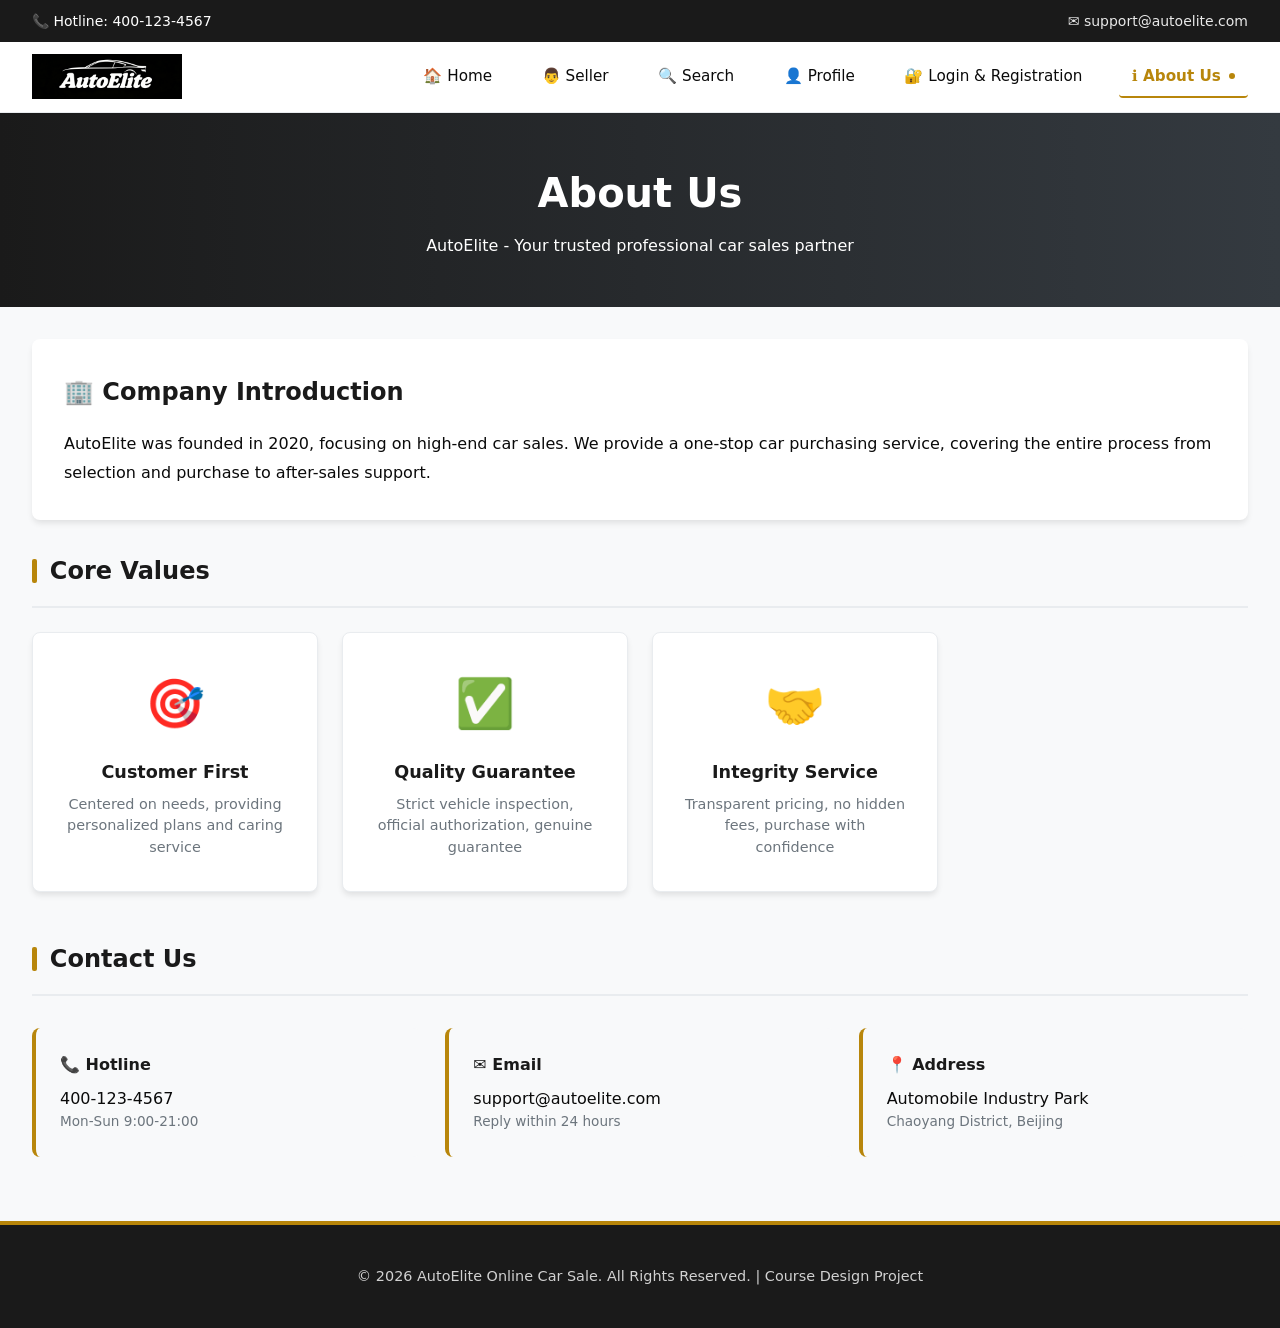
==== pages/about.html @ ec7c72c9 "feat：Partial revisions for the first version Partial revisions for the first version" ====
<!DOCTYPE html>
<html lang="en">
<head>
    <meta charset="UTF-8">
    <meta name="viewport" content="width=device-width, initial-scale=1.0">
    <meta name="description" content="About AutoElite - Professional Online Car Sales Platform">
    <title>About Us | AutoElite</title>
    <link rel="stylesheet" href="../css/base.css">
    <link rel="stylesheet" href="../css/layout.css">
    <link rel="stylesheet" href="../css/components.css">
    <link rel="stylesheet" href="../css/responsive.css">
    <style>
        /* Page-specific Styles for V1 */
        .page-header {
            background: linear-gradient(to right, var(--primary), var(--gray-dark));
            color: var(--white);
            padding: 3rem 0;
            text-align: center;
            margin-bottom: 2rem;
        }
        .page-header h1 { font-size: 2.5rem; margin-bottom: 0.5rem; }
        .about-text-block {
            background: var(--white);
            padding: 2rem;
            border-radius: var(--radius);
            box-shadow: var(--shadow-md);
            margin-bottom: 2rem;
            line-height: 1.8;
        }
        .contact-grid {
            display: grid;
            grid-template-columns: repeat(auto-fit, minmax(250px, 1fr));
            gap: 1.5rem;
            margin-top: 2rem;
        }
        .contact-item {
            background: var(--light);
            padding: 1.5rem;
            border-radius: var(--radius);
            border-left: 4px solid var(--secondary);
        }
    </style>
</head>
<body>
    <!-- Top Info Bar -->
    <div class="top-bar">
        <div class="container">
            <span>📞 Hotline: 400-123-4567</span>
            <div class="top-links">
                <a href="mailto:support@autoelite.com">✉ support@autoelite.com</a>
            </div>
        </div>
    </div>

    <!-- Global Navigation Bar -->
    <nav class="global-nav">
        <div class="container">
            <a href="index.html" class="logo">
                <img src="../images/logo.png" alt="AutoElite">
            </a>
            <ul class="nav-menu">
                <li><a href="index.html" class="nav-link">🏠 Home</a></li>
                <li><a href="seller.html" class="nav-link">👨‍ Seller</a></li>
                <li><a href="search.html" class="nav-link">🔍 Search</a></li>
                <li><a href="profile.html" class="nav-link">👤 Profile</a></li>
                <li><a href="login.html" class="nav-link">🔐 Login & Registration</a></li>
                <li><a href="about.html" class="nav-link active">ℹ️ About Us</a></li>
            </ul>
        </div>
    </nav>

    <main>
        <!-- Page Header -->
        <section class="page-header">
            <div class="container">
                <h1>About Us</h1>
                <p>AutoElite - Your trusted professional car sales partner</p>
            </div>
        </section>

        <div class="container">
            <!-- Company Introduction -->
            <section class="about-text-block">
                <h2 style="color: var(--primary); margin-bottom: 1rem;">🏢 Company Introduction</h2>
                <p>AutoElite was founded in 2020, focusing on high-end car sales. We provide a one-stop car purchasing service, covering the entire process from selection and purchase to after-sales support.</p>
            </section>

            <!-- Core Values -->
            <section class="products-section">
                <div class="section-header">
                    <h2><span class="section-bar"></span>Core Values</h2>
                </div>
                <div class="features-grid">
                    <div class="feature-card">
                        <div class="feature-icon">🎯</div>
                        <h3>Customer First</h3>
                        <p>Centered on needs, providing personalized plans and caring service</p>
                    </div>
                    <div class="feature-card">
                        <div class="feature-icon">✅</div>
                        <h3>Quality Guarantee</h3>
                        <p>Strict vehicle inspection, official authorization, genuine guarantee</p>
                    </div>
                    <div class="feature-card">
                        <div class="feature-icon">🤝</div>
                        <h3>Integrity Service</h3>
                        <p>Transparent pricing, no hidden fees, purchase with confidence</p>
                    </div>
                </div>
            </section>

            <!-- Contact Us -->
            <section class="products-section">
                <div class="section-header">
                    <h2><span class="section-bar"></span>Contact Us</h2>
                </div>
                <div class="contact-grid">
                    <div class="contact-item">
                        <h4 style="color: var(--primary); margin-bottom: 0.5rem;">📞 Hotline</h4>
                        <p>400-123-4567</p>
                        <p style="font-size: 0.85rem; color: var(--gray);">Mon-Sun 9:00-21:00</p>
                    </div>
                    <div class="contact-item">
                        <h4 style="color: var(--primary); margin-bottom: 0.5rem;">✉ Email</h4>
                        <p>support@autoelite.com</p>
                        <p style="font-size: 0.85rem; color: var(--gray);">Reply within 24 hours</p>
                    </div>
                    <div class="contact-item">
                        <h4 style="color: var(--primary); margin-bottom: 0.5rem;">📍 Address</h4>
                        <p>Automobile Industry Park</p>
                        <p style="font-size: 0.85rem; color: var(--gray);">Chaoyang District, Beijing</p>
                    </div>
                </div>
            </section>
        </div>
    </main>

    <!-- Footer -->
    <footer class="site-footer">
        <div class="container">
            <p>&copy; 2026 AutoElite Online Car Sale. All Rights Reserved. | Course Design Project</p>
        </div>
    </footer>
</body>
</html>
---- css/base.css ----
/* CSS Variable System - Dark Theme + Deep Yellow Accent */
:root {
  --primary: #1a1a1a;
  --primary-dark: #0d0d0d;
  --secondary: #b8860b;
  --secondary-dark: #8b6508;
  --secondary-light: #daa520;
  --dark: #0a0a0a;
  --light: #f8f9fa;
  --gray: #6c757d;
  --gray-light: #e9ecef;
  --gray-dark: #343a40;
  --white: #ffffff;
  --black: #000000;
  
  --shadow-sm: 0 1px 2px 0 rgba(0, 0, 0, 0.05);
  --shadow-md: 0 4px 6px -1px rgba(0, 0, 0, 0.1);
  --shadow-lg: 0 10px 15px -3px rgba(0, 0, 0, 0.1);
  --shadow-xl: 0 20px 25px -5px rgba(0, 0, 0, 0.15);
  
  --radius: 8px;
  --transition: all 0.3s cubic-bezier(0.4, 0, 0.2, 1);
  
  --font-sans: 'Inter', system-ui, -apple-system, 'Segoe UI', Roboto, sans-serif;
}

/* Reset & Box Sizing */
*, *::before, *::after {
  box-sizing: border-box;
  margin: 0;
  padding: 0;
}

/* HTML & Body Base */
html {
  scroll-behavior: smooth;
  font-size: 16px;
}

body {
  font-family: var(--font-sans);
  background-color: var(--light);
  color: var(--dark);
  line-height: 1.6;
  -webkit-font-smoothing: antialiased;
  overflow-x: hidden;
}

/* Container Utility */
.container {
  width: 100%;
  max-width: 1400px;
  margin: 0 auto;
  padding: 0 2rem;
}

/* Global Link & List Styles */
a {
  text-decoration: none;
  color: inherit;
  transition: var(--transition);
}

ul {
  list-style: none;
}

img {
  max-width: 100%;
  display: block;
}
---- css/layout.css ----
/* 
  layout.css 
  - Main layout structure, navigation, sidebar, and content area.
  - Works with base.css (variables) and components.css (buttons/cards).
  - All comments in English.
*/

/* --- Top Info Bar --- */
.top-bar {
  background: var(--primary);
  color: var(--white);
  padding: 0.6rem 0;
  font-size: 0.875rem;
}

.top-bar .container {
  display: flex;
  justify-content: space-between;
  align-items: center;
}

.top-links a {
  margin-left: 2rem;
  opacity: 0.9;
  transition: var(--transition);
}

.top-links a:hover {
  opacity: 1;
  color: var(--secondary-light);
}

/* --- Global Navigation Bar (Merged Header & Nav) --- */
.global-nav {
  background: var(--white);
  border-bottom: 1px solid var(--gray-light);
  box-shadow: var(--shadow-sm);
  position: sticky;
  top: 0;
  z-index: 100;
}

.global-nav .container {
  display: flex;
  align-items: center;
  justify-content: space-between; /* Logo Left, Links Right */
  padding: 0.8rem 2rem;
}

.global-nav .logo img {
  height: 45px;
  width: auto;
  display: block;
}

.nav-menu {
  display: flex;
  align-items: center;
  gap: 1.5rem;
  list-style: none;
  margin: 0;
  padding: 0;
}

.nav-link {
  display: flex;
  align-items: center;
  gap: 0.4rem;
  padding: 0.5rem 0.8rem;
  color: var(--dark);
  font-weight: 500;
  font-size: 0.95rem;
  transition: var(--transition);
  border-bottom: 2px solid transparent;
  border-radius: 4px;
}

.nav-link:hover {
  color: var(--secondary);
  background: var(--light);
}

.nav-link.active {
  color: var(--secondary);
  border-bottom-color: var(--secondary);
  font-weight: 600;
}

/* Active Dot Indicator */
.nav-link.active::after {
  content: '';
  display: block;
  width: 6px;
  height: 6px;
  background: var(--secondary);
  border-radius: 50%;
  margin-left: 2px;
}

/* --- Main Layout (Sidebar + Content) --- */
/* CRITICAL FIX: Flexbox ensures sidebar and content sit side-by-side */
.main-layout {
  display: flex;
  flex-direction: row;
  gap: 1.5rem;
  margin: 2rem 0;
  align-items: flex-start;
}

/* Left Category Menu */
.category-menu {
  width: 240px;
  min-width: 240px; /* Prevents shrinking */
  background: var(--white);
  border-radius: var(--radius);
  box-shadow: var(--shadow-md);
  overflow: hidden;
  flex-shrink: 0; /* Ensures sidebar stays fixed width */
}

.menu-header {
  background: var(--primary);
  color: var(--white);
  padding: 1rem 1.5rem;
  font-weight: 600;
  display: flex;
  align-items: center;
  gap: 0.5rem;
}

.menu-list li a {
  display: flex;
  justify-content: space-between;
  padding: 1rem 1.5rem;
  border-bottom: 1px solid var(--gray-light);
  color: var(--dark);
  transition: var(--transition);
}

.menu-list li a:hover {
  background: var(--light);
  color: var(--secondary);
  padding-left: 2rem; /* Slide effect */
}

.menu-list li a span:last-child {
  color: var(--gray);
}

/* Right Content Area */
.main-content {
  flex: 1; /* Takes all remaining space */
  min-width: 0; /* Prevents flex overflow issues with carousel */
}

/* --- Hero Carousel --- */
.hero-carousel {
  margin-bottom: 3rem;
}

.carousel-container {
  position: relative;
  border-radius: var(--radius);
  overflow: hidden;
  box-shadow: var(--shadow-xl);
  aspect-ratio: 16/6; /* Widescreen format */
  background: #000;
}

.carousel-track {
  display: flex;
  height: 100%;
  transition: transform 0.6s cubic-bezier(0.25, 1, 0.5, 1);
}

.carousel-slide {
  min-width: 100%;
  height: 100%;
  background-size: cover;
  background-position: center;
  position: relative;
}

/* Gradient overlay for text readability */
.carousel-slide::before {
  content: '';
  position: absolute;
  inset: 0;
  background: linear-gradient(to right, rgba(0,0,0,0.8) 0%, rgba(0,0,0,0.2) 50%, transparent 100%);
}

.slide-content {
  position: absolute;
  top: 50%;
  left: 3rem;
  transform: translateY(-50%);
  color: var(--white);
  max-width: 600px;
  z-index: 2;
}

.slide-content .tag {
  display: inline-block;
  background: var(--secondary);
  color: var(--white);
  padding: 0.4rem 1rem;
  border-radius: 20px;
  font-size: 0.85rem;
  font-weight: 600;
  margin-bottom: 1rem;
  text-transform: uppercase;
}

.slide-content h2 {
  font-size: 3rem;
  font-weight: 800;
  margin-bottom: 1rem;
  line-height: 1.1;
}

.slide-content p {
  font-size: 1.1rem;
  margin-bottom: 2rem;
  opacity: 0.9;
  line-height: 1.5;
}

.carousel-btn {
  position: absolute;
  top: 50%;
  transform: translateY(-50%);
  background: rgba(255, 255, 255, 0.15);
  backdrop-filter: blur(5px);
  border: 1px solid rgba(255, 255, 255, 0.25);
  color: var(--white);
  width: 50px;
  height: 50px;
  border-radius: 50%;
  cursor: pointer;
  transition: var(--transition);
  font-size: 1.2rem;
  z-index: 10;
  display: flex;
  align-items: center;
  justify-content: center;
}

.carousel-btn:hover {
  background: rgba(255, 255, 255, 0.3);
  transform: translateY(-50%) scale(1.05);
}

.carousel-btn.prev { left: 1.5rem; }
.carousel-btn.next { right: 1.5rem; }

.carousel-dots {
  position: absolute;
  bottom: 1.5rem;
  left: 50%;
  transform: translateX(-50%);
  display: flex;
  gap: 0.6rem;
  z-index: 10;
}

.dot {
  width: 12px;
  height: 12px;
  background: rgba(255, 255, 255, 0.4);
  border-radius: 50%;
  cursor: pointer;
  transition: var(--transition);
  border: none;
  padding: 0;
}

.dot.active {
  background: var(--secondary);
  transform: scale(1.2);
}

/* --- Feature Cards --- */
.features-grid {
  display: grid;
  grid-template-columns: repeat(4, 1fr);
  gap: 1.5rem;
  margin-bottom: 3rem;
}

.feature-card {
  background: var(--white);
  padding: 2rem;
  border-radius: var(--radius);
  text-align: center;
  box-shadow: var(--shadow-md);
  transition: var(--transition);
  border: 1px solid var(--gray-light);
}

.feature-card:hover {
  transform: translateY(-5px);
  box-shadow: var(--shadow-lg);
  border-color: var(--secondary-light);
}

.feature-icon {
  font-size: 3rem;
  margin-bottom: 1rem;
}

.feature-card h3 {
  font-size: 1.1rem;
  margin-bottom: 0.5rem;
  color: var(--primary);
}

.feature-card p {
  font-size: 0.9rem;
  color: var(--gray);
  line-height: 1.5;
}

/* --- Product Section --- */
.products-section {
  margin-bottom: 3rem;
}

.section-header {
  display: flex;
  justify-content: space-between;
  align-items: center;
  margin-bottom: 1.5rem;
  border-bottom: 2px solid var(--gray-light);
  padding-bottom: 1rem;
}

.section-header h2 {
  display: flex;
  align-items: center;
  gap: 0.8rem;
  font-size: 1.5rem;
  font-weight: 700;
  color: var(--primary);
}

.section-bar {
  width: 5px;
  height: 24px;
  background: var(--secondary);
  border-radius: 2px;
}

.view-all {
  color: var(--secondary);
  font-weight: 600;
  font-size: 0.95rem;
}

.view-all:hover {
  color: var(--secondary-dark);
  text-decoration: underline;
}

.products-grid {
  display: grid;
  grid-template-columns: repeat(4, 1fr);
  gap: 1.5rem;
}

.product-card {
  background: var(--white);
  border-radius: var(--radius);
  overflow: hidden;
  box-shadow: var(--shadow-md);
  transition: var(--transition);
  border: 1px solid var(--gray-light);
}

.product-card:hover {
  transform: translateY(-5px);
  box-shadow: var(--shadow-lg);
}

.product-image {
  height: 200px;
  background-size: cover;
  background-position: center;
  position: relative;
}

.product-tag {
  position: absolute;
  top: 1rem;
  left: 1rem;
  background: var(--secondary);
  color: var(--white);
  padding: 0.3rem 0.8rem;
  border-radius: 20px;
  font-size: 0.75rem;
  font-weight: 600;
  text-transform: uppercase;
}

.product-info {
  padding: 1.5rem;
}

.product-info h3 {
  font-size: 1.1rem;
  margin-bottom: 0.5rem;
  color: var(--primary);
  font-weight: 600;
}

.product-rating {
  display: flex;
  align-items: center;
  gap: 0.5rem;
  margin-bottom: 0.5rem;
  color: var(--gray);
  font-size: 0.85rem;
}

.product-price {
  font-size: 1.25rem;
  font-weight: 700;
  color: var(--secondary);
}

/* --- Footer --- */
.site-footer {
  background: var(--primary);
  color: var(--white);
  padding: 2.5rem 0;
  margin-top: 4rem;
  text-align: center;
  border-top: 4px solid var(--secondary);
}

.site-footer p {
  opacity: 0.8;
  font-size: 0.9rem;
}
---- css/components.css ----
/* Button Components */
.btn {
  display: inline-flex; align-items: center; justify-content: center;
  padding: 1rem 2.5rem; border-radius: 50px; font-weight: 600; font-size: 1rem;
  transition: var(--transition); cursor: pointer; border: none;
  text-transform: uppercase; letter-spacing: 0.8px;
}
.btn-primary { background: var(--primary); color: var(--white); box-shadow: 0 4px 14px rgba(37, 99, 235, 0.3); }
.btn-primary:hover { background: var(--primary-dark); transform: translateY(-3px); box-shadow: 0 6px 20px rgba(37, 99, 235, 0.4); }
.btn-secondary { background: var(--white); color: var(--primary); border: 2px solid var(--primary); }
.btn-secondary:hover { background: var(--primary); color: var(--white); }
.cta-buttons { display: flex; gap: 1.5rem; justify-content: center; flex-wrap: wrap; }

/* Carousel Component */
.carousel-section {
  position: relative; width: 100%; max-width: 1000px; margin: 0 auto 4rem;
  overflow: hidden; border-radius: var(--radius); box-shadow: var(--shadow-lg);
  aspect-ratio: 16/9; background: #000;
}
.carousel-track { display: flex; height: 100%; transition: transform 0.6s cubic-bezier(0.25, 1, 0.5, 1); }
.carousel-slide {
  min-width: 100%; height: 100%; background-size: cover; background-position: center;
  position: relative;
}
.carousel-slide::after {
  content: ''; position: absolute; inset: 0;
  background: linear-gradient(to top, rgba(0,0,0,0.4) 0%, transparent 50%);
}
.carousel-controls {
  position: absolute; bottom: 1.5rem; left: 0; right: 0; display: flex;
  justify-content: space-between; align-items: center; padding: 0 1.5rem; z-index: 2;
}
.carousel-btn {
  background: rgba(255,255,255,0.15); backdrop-filter: blur(6px);
  border: 1px solid rgba(255,255,255,0.25); color: #fff; width: 44px; height: 44px;
  border-radius: 50%; cursor: pointer; transition: var(--transition); font-size: 1.1rem;
}
.carousel-btn:hover { background: rgba(255,255,255,0.35); transform: scale(1.05); }
.carousel-dots { display: flex; gap: 0.6rem; }
.dot { width: 10px; height: 10px; background: rgba(255,255,255,0.4); border-radius: 50%; cursor: pointer; transition: var(--transition); border: none; padding: 0; }
.dot.active { background: var(--white); transform: scale(1.3); box-shadow: 0 0 8px rgba(255,255,255,0.5); }

/* Mobile Hamburger Menu */
.mobile-toggle { display: none; flex-direction: column; justify-content: space-between; width: 26px; height: 18px; background: transparent; border: none; cursor: pointer; padding: 0; }
.mobile-toggle span { display: block; width: 100%; height: 2px; background: var(--dark); border-radius: 2px; transition: var(--transition); }
---- css/responsive.css ----
/* Desktop Breakpoint */
@media (max-width: 1200px) {
  .products-grid {
    grid-template-columns: repeat(3, 1fr);
  }
  
  .features-grid {
    grid-template-columns: repeat(2, 1fr);
  }
}

/* Laptop Breakpoint */
@media (max-width: 992px) {
  .main-layout {
    flex-direction: column;
  }
  
  .category-menu {
    width: 100%;
  }
  
  .products-grid {
    grid-template-columns: repeat(2, 1fr);
  }
  
  .slide-content h2 {
    font-size: 2rem;
  }
  
  /* Global Nav Responsive */
  .global-nav .container {
    flex-direction: column;
    gap: 0.5rem;
    padding: 0.5rem 1rem;
  }
  
  .nav-menu {
    flex-wrap: wrap;
    justify-content: center;
    gap: 0.5rem;
  }
  
  .nav-link {
    padding: 0.5rem 0.75rem;
    font-size: 0.85rem;
  }
}

/* Tablet Breakpoint */
@media (max-width: 768px) {
  .top-bar {
    display: none;
  }
  
  .features-grid {
    grid-template-columns: 1fr;
  }
  
  .products-grid {
    grid-template-columns: 1fr;
  }
  
  .carousel-container {
    aspect-ratio: 4/3;
  }
  
  .slide-content {
    left: 1.5rem;
    right: 1.5rem;
  }
  
  .slide-content h2 {
    font-size: 1.5rem;
  }
  
  .carousel-btn {
    width: 40px;
    height: 40px;
  }
  
  /* Mobile Nav Stack */
  .nav-menu {
    flex-direction: column;
    width: 100%;
    gap: 0;
    border-top: 1px solid var(--gray-light);
    padding-top: 0.5rem;
  }
  
  .nav-link {
    width: 100%;
    text-align: center;
    padding: 0.75rem;
    border-bottom: 1px solid var(--gray-light);
  }
  
  .nav-link.active::after {
    display: none;
  }
}
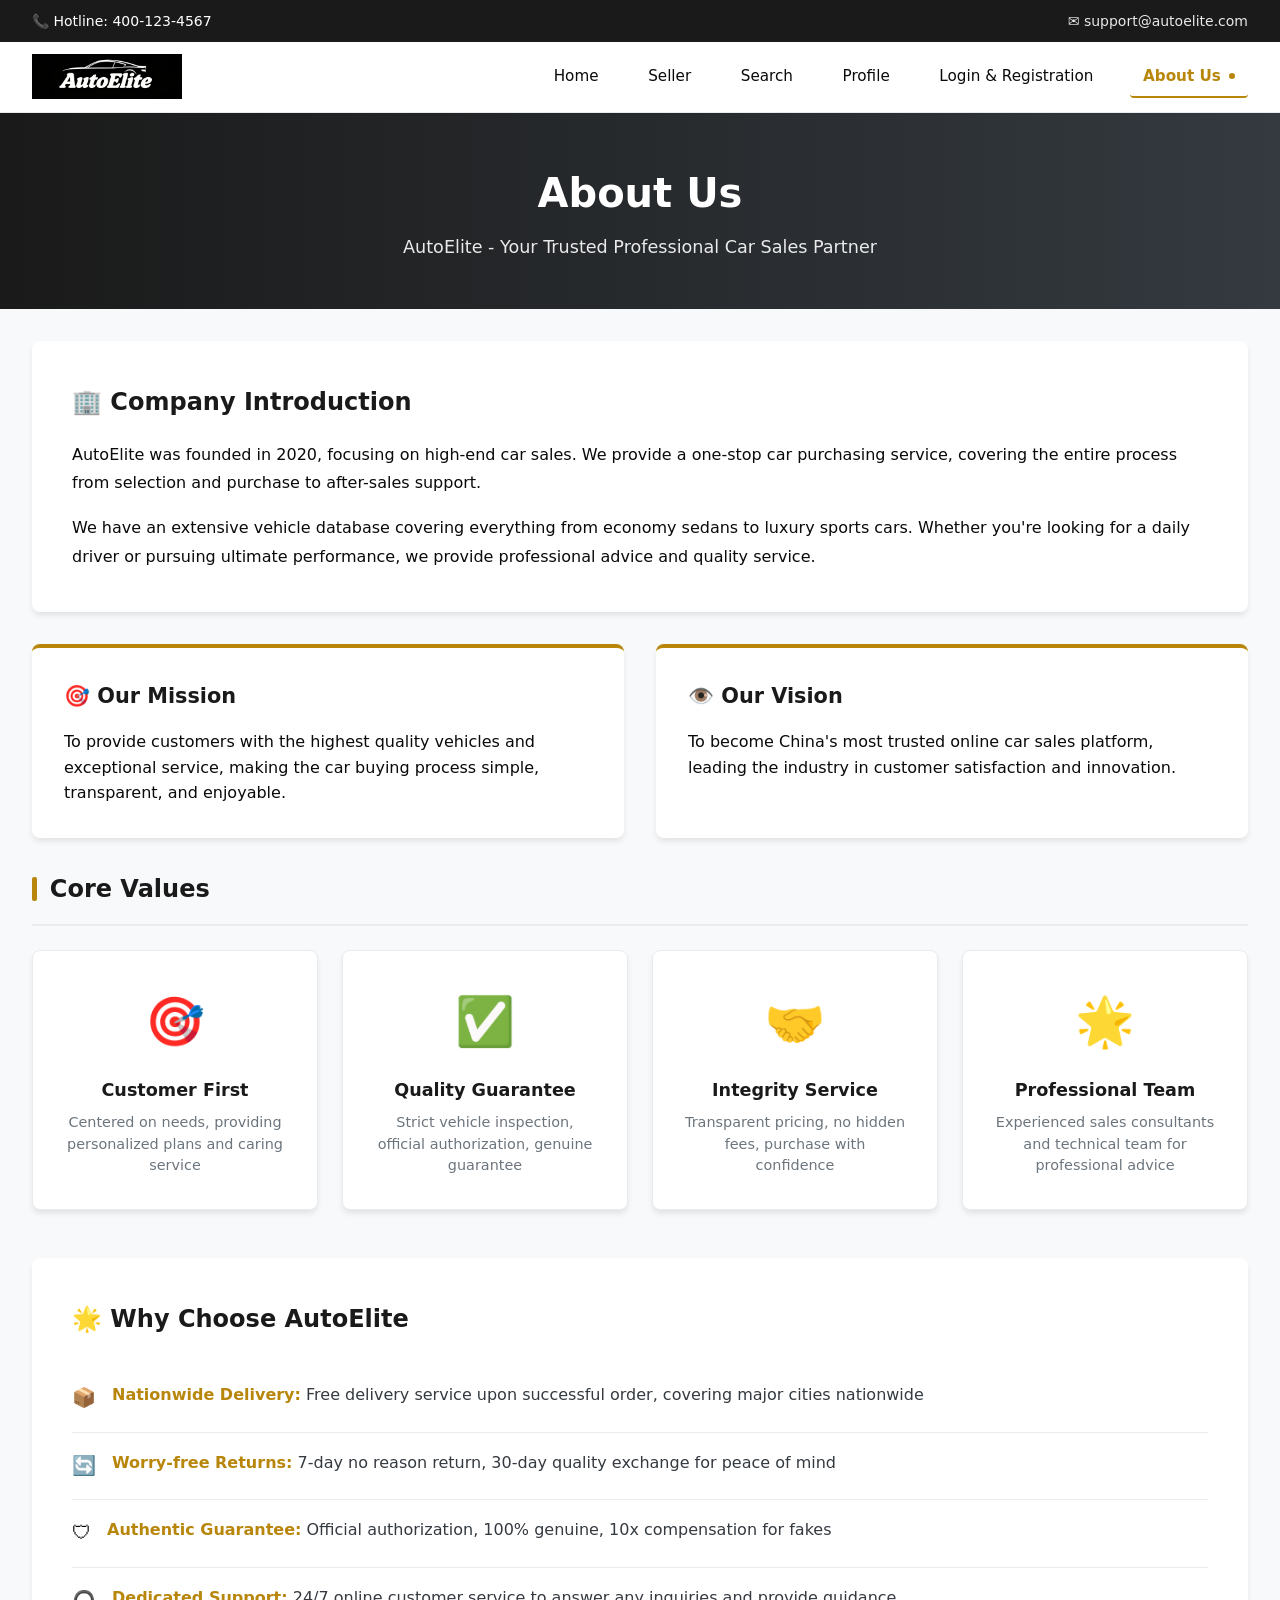
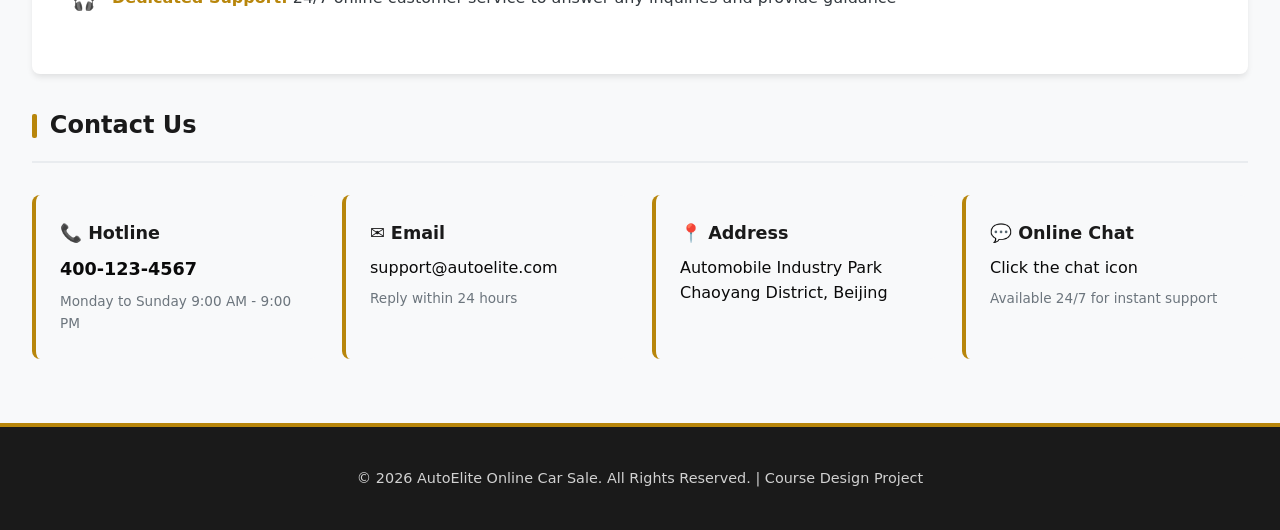
==== commit 0864d4fb: "feat：The second iteration of the About Us page The second iteration of the About Us page" ====
--- a/pages/about.html
+++ b/pages/about.html
@@ -10,7 +10,7 @@
     <link rel="stylesheet" href="../css/components.css">
     <link rel="stylesheet" href="../css/responsive.css">
     <style>
-        /* Page-specific Styles for V1 */
+        /* Page-specific styles for About Us page */
         .page-header {
             background: linear-gradient(to right, var(--primary), var(--gray-dark));
             color: var(--white);
@@ -18,10 +18,18 @@
             text-align: center;
             margin-bottom: 2rem;
         }
-        .page-header h1 { font-size: 2.5rem; margin-bottom: 0.5rem; }
+        .page-header h1 { 
+            font-size: 2.5rem; 
+            margin-bottom: 0.5rem;
+            font-weight: 800;
+        }
+        .page-header p {
+            font-size: 1.1rem;
+            opacity: 0.9;
+        }
         .about-text-block {
             background: var(--white);
-            padding: 2rem;
+            padding: 2.5rem;
             border-radius: var(--radius);
             box-shadow: var(--shadow-md);
             margin-bottom: 2rem;
@@ -38,6 +46,24 @@
             padding: 1.5rem;
             border-radius: var(--radius);
             border-left: 4px solid var(--secondary);
+            transition: var(--transition);
+        }
+        .contact-item:hover {
+            transform: translateY(-3px);
+            box-shadow: var(--shadow-lg);
+        }
+        .mission-vision-grid {
+            display: grid;
+            grid-template-columns: repeat(2, 1fr);
+            gap: 2rem;
+            margin: 2rem 0;
+        }
+        .mission-vision-card {
+            background: var(--white);
+            padding: 2rem;
+            border-radius: var(--radius);
+            box-shadow: var(--shadow-md);
+            border-top: 4px solid var(--secondary);
         }
     </style>
 </head>
@@ -56,15 +82,15 @@
     <nav class="global-nav">
         <div class="container">
             <a href="index.html" class="logo">
-                <img src="../images/logo.png" alt="AutoElite">
+                <img src="../images/logo.png" alt="AutoElite Logo">
             </a>
             <ul class="nav-menu">
-                <li><a href="index.html" class="nav-link">🏠 Home</a></li>
-                <li><a href="seller.html" class="nav-link">👨‍ Seller</a></li>
-                <li><a href="search.html" class="nav-link">🔍 Search</a></li>
-                <li><a href="profile.html" class="nav-link">👤 Profile</a></li>
-                <li><a href="login.html" class="nav-link">🔐 Login & Registration</a></li>
-                <li><a href="about.html" class="nav-link active">ℹ️ About Us</a></li>
+                <li><a href="index.html" class="nav-link">Home</a></li>
+                <li><a href="seller.html" class="nav-link">Seller</a></li>
+                <li><a href="search.html" class="nav-link">Search</a></li>
+                <li><a href="profile.html" class="nav-link">Profile</a></li>
+                <li><a href="login.html" class="nav-link">Login & Registration</a></li>
+                <li><a href="about.html" class="nav-link active">About Us</a></li>
             </ul>
         </div>
     </nav>
@@ -74,69 +100,127 @@
         <section class="page-header">
             <div class="container">
                 <h1>About Us</h1>
-                <p>AutoElite - Your trusted professional car sales partner</p>
+                <p>AutoElite - Your Trusted Professional Car Sales Partner</p>
             </div>
         </section>
 
         <div class="container">
             <!-- Company Introduction -->
-            <section class="about-text-block">
+            <section class="about-text-block" aria-label="Company Introduction">
                 <h2 style="color: var(--primary); margin-bottom: 1rem;">🏢 Company Introduction</h2>
                 <p>AutoElite was founded in 2020, focusing on high-end car sales. We provide a one-stop car purchasing service, covering the entire process from selection and purchase to after-sales support.</p>
+                <p style="margin-top: 1rem;">We have an extensive vehicle database covering everything from economy sedans to luxury sports cars. Whether you're looking for a daily driver or pursuing ultimate performance, we provide professional advice and quality service.</p>
+            </section>
+
+            <!-- Mission and Vision -->
+            <section class="mission-vision-grid" aria-label="Mission and Vision">
+                <article class="mission-vision-card">
+                    <h3 style="color: var(--primary); margin-bottom: 1rem; font-size: 1.3rem;">🎯 Our Mission</h3>
+                    <p>To provide customers with the highest quality vehicles and exceptional service, making the car buying process simple, transparent, and enjoyable.</p>
+                </article>
+                <article class="mission-vision-card">
+                    <h3 style="color: var(--primary); margin-bottom: 1rem; font-size: 1.3rem;">👁️ Our Vision</h3>
+                    <p>To become China's most trusted online car sales platform, leading the industry in customer satisfaction and innovation.</p>
+                </article>
             </section>
 
             <!-- Core Values -->
-            <section class="products-section">
+            <section class="products-section" aria-label="Core Values">
                 <div class="section-header">
                     <h2><span class="section-bar"></span>Core Values</h2>
                 </div>
                 <div class="features-grid">
-                    <div class="feature-card">
-                        <div class="feature-icon">🎯</div>
+                    <article class="feature-card">
+                        <div class="feature-icon" aria-hidden="true">🎯</div>
                         <h3>Customer First</h3>
                         <p>Centered on needs, providing personalized plans and caring service</p>
-                    </div>
-                    <div class="feature-card">
-                        <div class="feature-icon">✅</div>
+                    </article>
+                    <article class="feature-card">
+                        <div class="feature-icon" aria-hidden="true">✅</div>
                         <h3>Quality Guarantee</h3>
                         <p>Strict vehicle inspection, official authorization, genuine guarantee</p>
-                    </div>
-                    <div class="feature-card">
-                        <div class="feature-icon">🤝</div>
+                    </article>
+                    <article class="feature-card">
+                        <div class="feature-icon" aria-hidden="true">🤝</div>
                         <h3>Integrity Service</h3>
                         <p>Transparent pricing, no hidden fees, purchase with confidence</p>
-                    </div>
-                </div>
+                    </article>
+                    <article class="feature-card">
+                        <div class="feature-icon" aria-hidden="true">🌟</div>
+                        <h3>Professional Team</h3>
+                        <p>Experienced sales consultants and technical team for professional advice</p>
+                    </article>
+                </div>
+            </section>
+
+            <!-- Why Choose Us -->
+            <section class="about-text-block" aria-label="Why Choose Us">
+                <h2 style="color: var(--primary); margin-bottom: 1.5rem;">🌟 Why Choose AutoElite</h2>
+                <ul style="list-style: none; padding: 0;">
+                    <li style="padding: 1rem 0; border-bottom: 1px solid var(--gray-light); display: flex; align-items: flex-start;">
+                        <span style="margin-right: 1rem; font-size: 1.2rem;">📦</span>
+                        <div>
+                            <strong style="color: var(--secondary);">Nationwide Delivery:</strong>
+                            <span style="color: var(--gray-dark);"> Free delivery service upon successful order, covering major cities nationwide</span>
+                        </div>
+                    </li>
+                    <li style="padding: 1rem 0; border-bottom: 1px solid var(--gray-light); display: flex; align-items: flex-start;">
+                        <span style="margin-right: 1rem; font-size: 1.2rem;">🔄</span>
+                        <div>
+                            <strong style="color: var(--secondary);">Worry-free Returns:</strong>
+                            <span style="color: var(--gray-dark);"> 7-day no reason return, 30-day quality exchange for peace of mind</span>
+                        </div>
+                    </li>
+                    <li style="padding: 1rem 0; border-bottom: 1px solid var(--gray-light); display: flex; align-items: flex-start;">
+                        <span style="margin-right: 1rem; font-size: 1.2rem;">🛡</span>
+                        <div>
+                            <strong style="color: var(--secondary);">Authentic Guarantee:</strong>
+                            <span style="color: var(--gray-dark);"> Official authorization, 100% genuine, 10x compensation for fakes</span>
+                        </div>
+                    </li>
+                    <li style="padding: 1rem 0; display: flex; align-items: flex-start;">
+                        <span style="margin-right: 1rem; font-size: 1.2rem;">🎧</span>
+                        <div>
+                            <strong style="color: var(--secondary);">Dedicated Support:</strong>
+                            <span style="color: var(--gray-dark);"> 24/7 online customer service to answer any inquiries and provide guidance</span>
+                        </div>
+                    </li>
+                </ul>
             </section>
 
             <!-- Contact Us -->
-            <section class="products-section">
+            <section class="products-section" aria-label="Contact Information">
                 <div class="section-header">
                     <h2><span class="section-bar"></span>Contact Us</h2>
                 </div>
                 <div class="contact-grid">
-                    <div class="contact-item">
-                        <h4 style="color: var(--primary); margin-bottom: 0.5rem;">📞 Hotline</h4>
-                        <p>400-123-4567</p>
-                        <p style="font-size: 0.85rem; color: var(--gray);">Mon-Sun 9:00-21:00</p>
-                    </div>
-                    <div class="contact-item">
-                        <h4 style="color: var(--primary); margin-bottom: 0.5rem;">✉ Email</h4>
-                        <p>support@autoelite.com</p>
-                        <p style="font-size: 0.85rem; color: var(--gray);">Reply within 24 hours</p>
-                    </div>
-                    <div class="contact-item">
-                        <h4 style="color: var(--primary); margin-bottom: 0.5rem;">📍 Address</h4>
-                        <p>Automobile Industry Park</p>
-                        <p style="font-size: 0.85rem; color: var(--gray);">Chaoyang District, Beijing</p>
-                    </div>
+                    <article class="contact-item">
+                        <h4 style="color: var(--primary); margin-bottom: 0.5rem; font-size: 1.1rem;">📞 Hotline</h4>
+                        <p style="font-size: 1.1rem; font-weight: 600; color: var(--dark);">400-123-4567</p>
+                        <p style="font-size: 0.85rem; color: var(--gray); margin-top: 0.5rem;">Monday to Sunday 9:00 AM - 9:00 PM</p>
+                    </article>
+                    <article class="contact-item">
+                        <h4 style="color: var(--primary); margin-bottom: 0.5rem; font-size: 1.1rem;">✉ Email</h4>
+                        <p style="font-size: 1rem; color: var(--dark);">support@autoelite.com</p>
+                        <p style="font-size: 0.85rem; color: var(--gray); margin-top: 0.5rem;">Reply within 24 hours</p>
+                    </article>
+                    <article class="contact-item">
+                        <h4 style="color: var(--primary); margin-bottom: 0.5rem; font-size: 1.1rem;">📍 Address</h4>
+                        <p style="color: var(--dark);">Automobile Industry Park</p>
+                        <p style="color: var(--dark);">Chaoyang District, Beijing</p>
+                    </article>
+                    <article class="contact-item">
+                        <h4 style="color: var(--primary); margin-bottom: 0.5rem; font-size: 1.1rem;">💬 Online Chat</h4>
+                        <p style="color: var(--dark);">Click the chat icon</p>
+                        <p style="font-size: 0.85rem; color: var(--gray); margin-top: 0.5rem;">Available 24/7 for instant support</p>
+                    </article>
                 </div>
             </section>
         </div>
     </main>
 
     <!-- Footer -->
-    <footer class="site-footer">
+    <footer class="site-footer" role="contentinfo">
         <div class="container">
             <p>&copy; 2026 AutoElite Online Car Sale. All Rights Reserved. | Course Design Project</p>
         </div>
--- a/css/layout.css
+++ b/css/layout.css
@@ -43,7 +43,7 @@
 .global-nav .container {
   display: flex;
   align-items: center;
-  justify-content: space-between; /* Logo Left, Links Right */
+  justify-content: space-between;
   padding: 0.8rem 2rem;
 }
 
@@ -98,7 +98,6 @@
 }
 
 /* --- Main Layout (Sidebar + Content) --- */
-/* CRITICAL FIX: Flexbox ensures sidebar and content sit side-by-side */
 .main-layout {
   display: flex;
   flex-direction: row;
@@ -110,12 +109,12 @@
 /* Left Category Menu */
 .category-menu {
   width: 240px;
-  min-width: 240px; /* Prevents shrinking */
+  min-width: 240px;
   background: var(--white);
   border-radius: var(--radius);
   box-shadow: var(--shadow-md);
   overflow: hidden;
-  flex-shrink: 0; /* Ensures sidebar stays fixed width */
+  flex-shrink: 0;
 }
 
 .menu-header {
@@ -140,7 +139,7 @@
 .menu-list li a:hover {
   background: var(--light);
   color: var(--secondary);
-  padding-left: 2rem; /* Slide effect */
+  padding-left: 2rem;
 }
 
 .menu-list li a span:last-child {
@@ -149,8 +148,8 @@
 
 /* Right Content Area */
 .main-content {
-  flex: 1; /* Takes all remaining space */
-  min-width: 0; /* Prevents flex overflow issues with carousel */
+  flex: 1;
+  min-width: 0;
 }
 
 /* --- Hero Carousel --- */
@@ -163,7 +162,7 @@
   border-radius: var(--radius);
   overflow: hidden;
   box-shadow: var(--shadow-xl);
-  aspect-ratio: 16/6; /* Widescreen format */
+  aspect-ratio: 16/6;
   background: #000;
 }
 
@@ -379,6 +378,7 @@
 .product-card:hover {
   transform: translateY(-5px);
   box-shadow: var(--shadow-lg);
+  border-color: var(--secondary-light);
 }
 
 .product-image {
@@ -440,4 +440,19 @@
 .site-footer p {
   opacity: 0.8;
   font-size: 0.9rem;
+}
+
+/* --- Iteration 2 Fix: Preserve hover effects when wrapping cards in <a> --- */
+.product-card-link {
+  text-decoration: none;
+  color: inherit;
+  display: block;
+  cursor: pointer;
+  border-radius: var(--radius);
+}
+
+.product-card-link:hover .product-card {
+  transform: translateY(-5px);
+  box-shadow: var(--shadow-lg);
+  border-color: var(--secondary-light);
 }
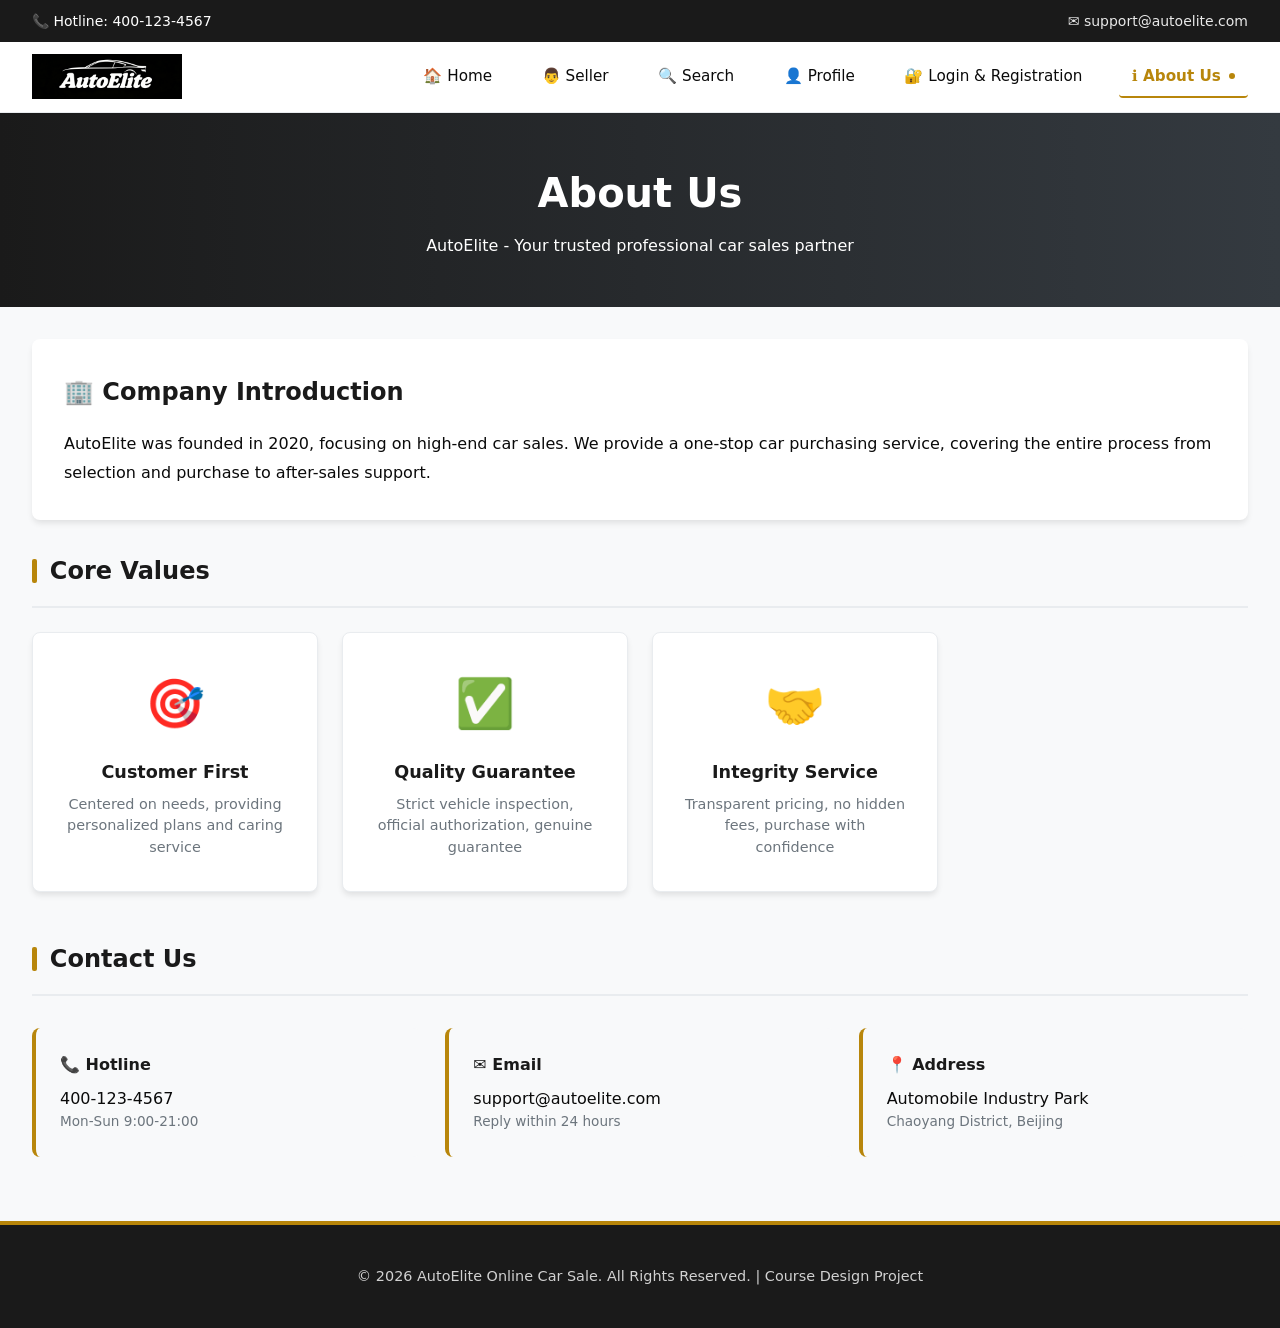
==== commit 5c66eeac: "Merge remote-tracking branch 'origin/feature/about-page' into feature/seller-dashboard" ====
--- a/pages/about.html
+++ b/pages/about.html
@@ -10,7 +10,7 @@
     <link rel="stylesheet" href="../css/components.css">
     <link rel="stylesheet" href="../css/responsive.css">
     <style>
-        /* Page-specific styles for About Us page */
+        /* Page-specific Styles for V1 */
         .page-header {
             background: linear-gradient(to right, var(--primary), var(--gray-dark));
             color: var(--white);
@@ -18,18 +18,10 @@
             text-align: center;
             margin-bottom: 2rem;
         }
-        .page-header h1 { 
-            font-size: 2.5rem; 
-            margin-bottom: 0.5rem;
-            font-weight: 800;
-        }
-        .page-header p {
-            font-size: 1.1rem;
-            opacity: 0.9;
-        }
+        .page-header h1 { font-size: 2.5rem; margin-bottom: 0.5rem; }
         .about-text-block {
             background: var(--white);
-            padding: 2.5rem;
+            padding: 2rem;
             border-radius: var(--radius);
             box-shadow: var(--shadow-md);
             margin-bottom: 2rem;
@@ -46,24 +38,6 @@
             padding: 1.5rem;
             border-radius: var(--radius);
             border-left: 4px solid var(--secondary);
-            transition: var(--transition);
-        }
-        .contact-item:hover {
-            transform: translateY(-3px);
-            box-shadow: var(--shadow-lg);
-        }
-        .mission-vision-grid {
-            display: grid;
-            grid-template-columns: repeat(2, 1fr);
-            gap: 2rem;
-            margin: 2rem 0;
-        }
-        .mission-vision-card {
-            background: var(--white);
-            padding: 2rem;
-            border-radius: var(--radius);
-            box-shadow: var(--shadow-md);
-            border-top: 4px solid var(--secondary);
         }
     </style>
 </head>
@@ -82,15 +56,15 @@
     <nav class="global-nav">
         <div class="container">
             <a href="index.html" class="logo">
-                <img src="../images/logo.png" alt="AutoElite Logo">
+                <img src="../images/logo.png" alt="AutoElite">
             </a>
             <ul class="nav-menu">
-                <li><a href="index.html" class="nav-link">Home</a></li>
-                <li><a href="seller.html" class="nav-link">Seller</a></li>
-                <li><a href="search.html" class="nav-link">Search</a></li>
-                <li><a href="profile.html" class="nav-link">Profile</a></li>
-                <li><a href="login.html" class="nav-link">Login & Registration</a></li>
-                <li><a href="about.html" class="nav-link active">About Us</a></li>
+                <li><a href="index.html" class="nav-link">🏠 Home</a></li>
+                <li><a href="seller.html" class="nav-link">👨‍ Seller</a></li>
+                <li><a href="search.html" class="nav-link">🔍 Search</a></li>
+                <li><a href="profile.html" class="nav-link">👤 Profile</a></li>
+                <li><a href="login.html" class="nav-link">🔐 Login & Registration</a></li>
+                <li><a href="about.html" class="nav-link active">ℹ️ About Us</a></li>
             </ul>
         </div>
     </nav>
@@ -100,127 +74,69 @@
         <section class="page-header">
             <div class="container">
                 <h1>About Us</h1>
-                <p>AutoElite - Your Trusted Professional Car Sales Partner</p>
+                <p>AutoElite - Your trusted professional car sales partner</p>
             </div>
         </section>
 
         <div class="container">
             <!-- Company Introduction -->
-            <section class="about-text-block" aria-label="Company Introduction">
+            <section class="about-text-block">
                 <h2 style="color: var(--primary); margin-bottom: 1rem;">🏢 Company Introduction</h2>
                 <p>AutoElite was founded in 2020, focusing on high-end car sales. We provide a one-stop car purchasing service, covering the entire process from selection and purchase to after-sales support.</p>
-                <p style="margin-top: 1rem;">We have an extensive vehicle database covering everything from economy sedans to luxury sports cars. Whether you're looking for a daily driver or pursuing ultimate performance, we provide professional advice and quality service.</p>
-            </section>
-
-            <!-- Mission and Vision -->
-            <section class="mission-vision-grid" aria-label="Mission and Vision">
-                <article class="mission-vision-card">
-                    <h3 style="color: var(--primary); margin-bottom: 1rem; font-size: 1.3rem;">🎯 Our Mission</h3>
-                    <p>To provide customers with the highest quality vehicles and exceptional service, making the car buying process simple, transparent, and enjoyable.</p>
-                </article>
-                <article class="mission-vision-card">
-                    <h3 style="color: var(--primary); margin-bottom: 1rem; font-size: 1.3rem;">👁️ Our Vision</h3>
-                    <p>To become China's most trusted online car sales platform, leading the industry in customer satisfaction and innovation.</p>
-                </article>
             </section>
 
             <!-- Core Values -->
-            <section class="products-section" aria-label="Core Values">
+            <section class="products-section">
                 <div class="section-header">
                     <h2><span class="section-bar"></span>Core Values</h2>
                 </div>
                 <div class="features-grid">
-                    <article class="feature-card">
-                        <div class="feature-icon" aria-hidden="true">🎯</div>
+                    <div class="feature-card">
+                        <div class="feature-icon">🎯</div>
                         <h3>Customer First</h3>
                         <p>Centered on needs, providing personalized plans and caring service</p>
-                    </article>
-                    <article class="feature-card">
-                        <div class="feature-icon" aria-hidden="true">✅</div>
+                    </div>
+                    <div class="feature-card">
+                        <div class="feature-icon">✅</div>
                         <h3>Quality Guarantee</h3>
                         <p>Strict vehicle inspection, official authorization, genuine guarantee</p>
-                    </article>
-                    <article class="feature-card">
-                        <div class="feature-icon" aria-hidden="true">🤝</div>
+                    </div>
+                    <div class="feature-card">
+                        <div class="feature-icon">🤝</div>
                         <h3>Integrity Service</h3>
                         <p>Transparent pricing, no hidden fees, purchase with confidence</p>
-                    </article>
-                    <article class="feature-card">
-                        <div class="feature-icon" aria-hidden="true">🌟</div>
-                        <h3>Professional Team</h3>
-                        <p>Experienced sales consultants and technical team for professional advice</p>
-                    </article>
+                    </div>
                 </div>
             </section>
 
-            <!-- Why Choose Us -->
-            <section class="about-text-block" aria-label="Why Choose Us">
-                <h2 style="color: var(--primary); margin-bottom: 1.5rem;">🌟 Why Choose AutoElite</h2>
-                <ul style="list-style: none; padding: 0;">
-                    <li style="padding: 1rem 0; border-bottom: 1px solid var(--gray-light); display: flex; align-items: flex-start;">
-                        <span style="margin-right: 1rem; font-size: 1.2rem;">📦</span>
-                        <div>
-                            <strong style="color: var(--secondary);">Nationwide Delivery:</strong>
-                            <span style="color: var(--gray-dark);"> Free delivery service upon successful order, covering major cities nationwide</span>
-                        </div>
-                    </li>
-                    <li style="padding: 1rem 0; border-bottom: 1px solid var(--gray-light); display: flex; align-items: flex-start;">
-                        <span style="margin-right: 1rem; font-size: 1.2rem;">🔄</span>
-                        <div>
-                            <strong style="color: var(--secondary);">Worry-free Returns:</strong>
-                            <span style="color: var(--gray-dark);"> 7-day no reason return, 30-day quality exchange for peace of mind</span>
-                        </div>
-                    </li>
-                    <li style="padding: 1rem 0; border-bottom: 1px solid var(--gray-light); display: flex; align-items: flex-start;">
-                        <span style="margin-right: 1rem; font-size: 1.2rem;">🛡</span>
-                        <div>
-                            <strong style="color: var(--secondary);">Authentic Guarantee:</strong>
-                            <span style="color: var(--gray-dark);"> Official authorization, 100% genuine, 10x compensation for fakes</span>
-                        </div>
-                    </li>
-                    <li style="padding: 1rem 0; display: flex; align-items: flex-start;">
-                        <span style="margin-right: 1rem; font-size: 1.2rem;">🎧</span>
-                        <div>
-                            <strong style="color: var(--secondary);">Dedicated Support:</strong>
-                            <span style="color: var(--gray-dark);"> 24/7 online customer service to answer any inquiries and provide guidance</span>
-                        </div>
-                    </li>
-                </ul>
-            </section>
-
             <!-- Contact Us -->
-            <section class="products-section" aria-label="Contact Information">
+            <section class="products-section">
                 <div class="section-header">
                     <h2><span class="section-bar"></span>Contact Us</h2>
                 </div>
                 <div class="contact-grid">
-                    <article class="contact-item">
-                        <h4 style="color: var(--primary); margin-bottom: 0.5rem; font-size: 1.1rem;">📞 Hotline</h4>
-                        <p style="font-size: 1.1rem; font-weight: 600; color: var(--dark);">400-123-4567</p>
-                        <p style="font-size: 0.85rem; color: var(--gray); margin-top: 0.5rem;">Monday to Sunday 9:00 AM - 9:00 PM</p>
-                    </article>
-                    <article class="contact-item">
-                        <h4 style="color: var(--primary); margin-bottom: 0.5rem; font-size: 1.1rem;">✉ Email</h4>
-                        <p style="font-size: 1rem; color: var(--dark);">support@autoelite.com</p>
-                        <p style="font-size: 0.85rem; color: var(--gray); margin-top: 0.5rem;">Reply within 24 hours</p>
-                    </article>
-                    <article class="contact-item">
-                        <h4 style="color: var(--primary); margin-bottom: 0.5rem; font-size: 1.1rem;">📍 Address</h4>
-                        <p style="color: var(--dark);">Automobile Industry Park</p>
-                        <p style="color: var(--dark);">Chaoyang District, Beijing</p>
-                    </article>
-                    <article class="contact-item">
-                        <h4 style="color: var(--primary); margin-bottom: 0.5rem; font-size: 1.1rem;">💬 Online Chat</h4>
-                        <p style="color: var(--dark);">Click the chat icon</p>
-                        <p style="font-size: 0.85rem; color: var(--gray); margin-top: 0.5rem;">Available 24/7 for instant support</p>
-                    </article>
+                    <div class="contact-item">
+                        <h4 style="color: var(--primary); margin-bottom: 0.5rem;">📞 Hotline</h4>
+                        <p>400-123-4567</p>
+                        <p style="font-size: 0.85rem; color: var(--gray);">Mon-Sun 9:00-21:00</p>
+                    </div>
+                    <div class="contact-item">
+                        <h4 style="color: var(--primary); margin-bottom: 0.5rem;">✉ Email</h4>
+                        <p>support@autoelite.com</p>
+                        <p style="font-size: 0.85rem; color: var(--gray);">Reply within 24 hours</p>
+                    </div>
+                    <div class="contact-item">
+                        <h4 style="color: var(--primary); margin-bottom: 0.5rem;">📍 Address</h4>
+                        <p>Automobile Industry Park</p>
+                        <p style="font-size: 0.85rem; color: var(--gray);">Chaoyang District, Beijing</p>
+                    </div>
                 </div>
             </section>
         </div>
     </main>
 
     <!-- Footer -->
-    <footer class="site-footer" role="contentinfo">
+    <footer class="site-footer">
         <div class="container">
             <p>&copy; 2026 AutoElite Online Car Sale. All Rights Reserved. | Course Design Project</p>
         </div>
--- a/css/layout.css
+++ b/css/layout.css
@@ -43,7 +43,7 @@
 .global-nav .container {
   display: flex;
   align-items: center;
-  justify-content: space-between;
+  justify-content: space-between; /* Logo Left, Links Right */
   padding: 0.8rem 2rem;
 }
 
@@ -98,6 +98,7 @@
 }
 
 /* --- Main Layout (Sidebar + Content) --- */
+/* CRITICAL FIX: Flexbox ensures sidebar and content sit side-by-side */
 .main-layout {
   display: flex;
   flex-direction: row;
@@ -109,12 +110,12 @@
 /* Left Category Menu */
 .category-menu {
   width: 240px;
-  min-width: 240px;
+  min-width: 240px; /* Prevents shrinking */
   background: var(--white);
   border-radius: var(--radius);
   box-shadow: var(--shadow-md);
   overflow: hidden;
-  flex-shrink: 0;
+  flex-shrink: 0; /* Ensures sidebar stays fixed width */
 }
 
 .menu-header {
@@ -139,7 +140,7 @@
 .menu-list li a:hover {
   background: var(--light);
   color: var(--secondary);
-  padding-left: 2rem;
+  padding-left: 2rem; /* Slide effect */
 }
 
 .menu-list li a span:last-child {
@@ -148,8 +149,8 @@
 
 /* Right Content Area */
 .main-content {
-  flex: 1;
-  min-width: 0;
+  flex: 1; /* Takes all remaining space */
+  min-width: 0; /* Prevents flex overflow issues with carousel */
 }
 
 /* --- Hero Carousel --- */
@@ -162,7 +163,7 @@
   border-radius: var(--radius);
   overflow: hidden;
   box-shadow: var(--shadow-xl);
-  aspect-ratio: 16/6;
+  aspect-ratio: 16/6; /* Widescreen format */
   background: #000;
 }
 
@@ -378,7 +379,6 @@
 .product-card:hover {
   transform: translateY(-5px);
   box-shadow: var(--shadow-lg);
-  border-color: var(--secondary-light);
 }
 
 .product-image {
@@ -440,19 +440,4 @@
 .site-footer p {
   opacity: 0.8;
   font-size: 0.9rem;
-}
-
-/* --- Iteration 2 Fix: Preserve hover effects when wrapping cards in <a> --- */
-.product-card-link {
-  text-decoration: none;
-  color: inherit;
-  display: block;
-  cursor: pointer;
-  border-radius: var(--radius);
-}
-
-.product-card-link:hover .product-card {
-  transform: translateY(-5px);
-  box-shadow: var(--shadow-lg);
-  border-color: var(--secondary-light);
 }
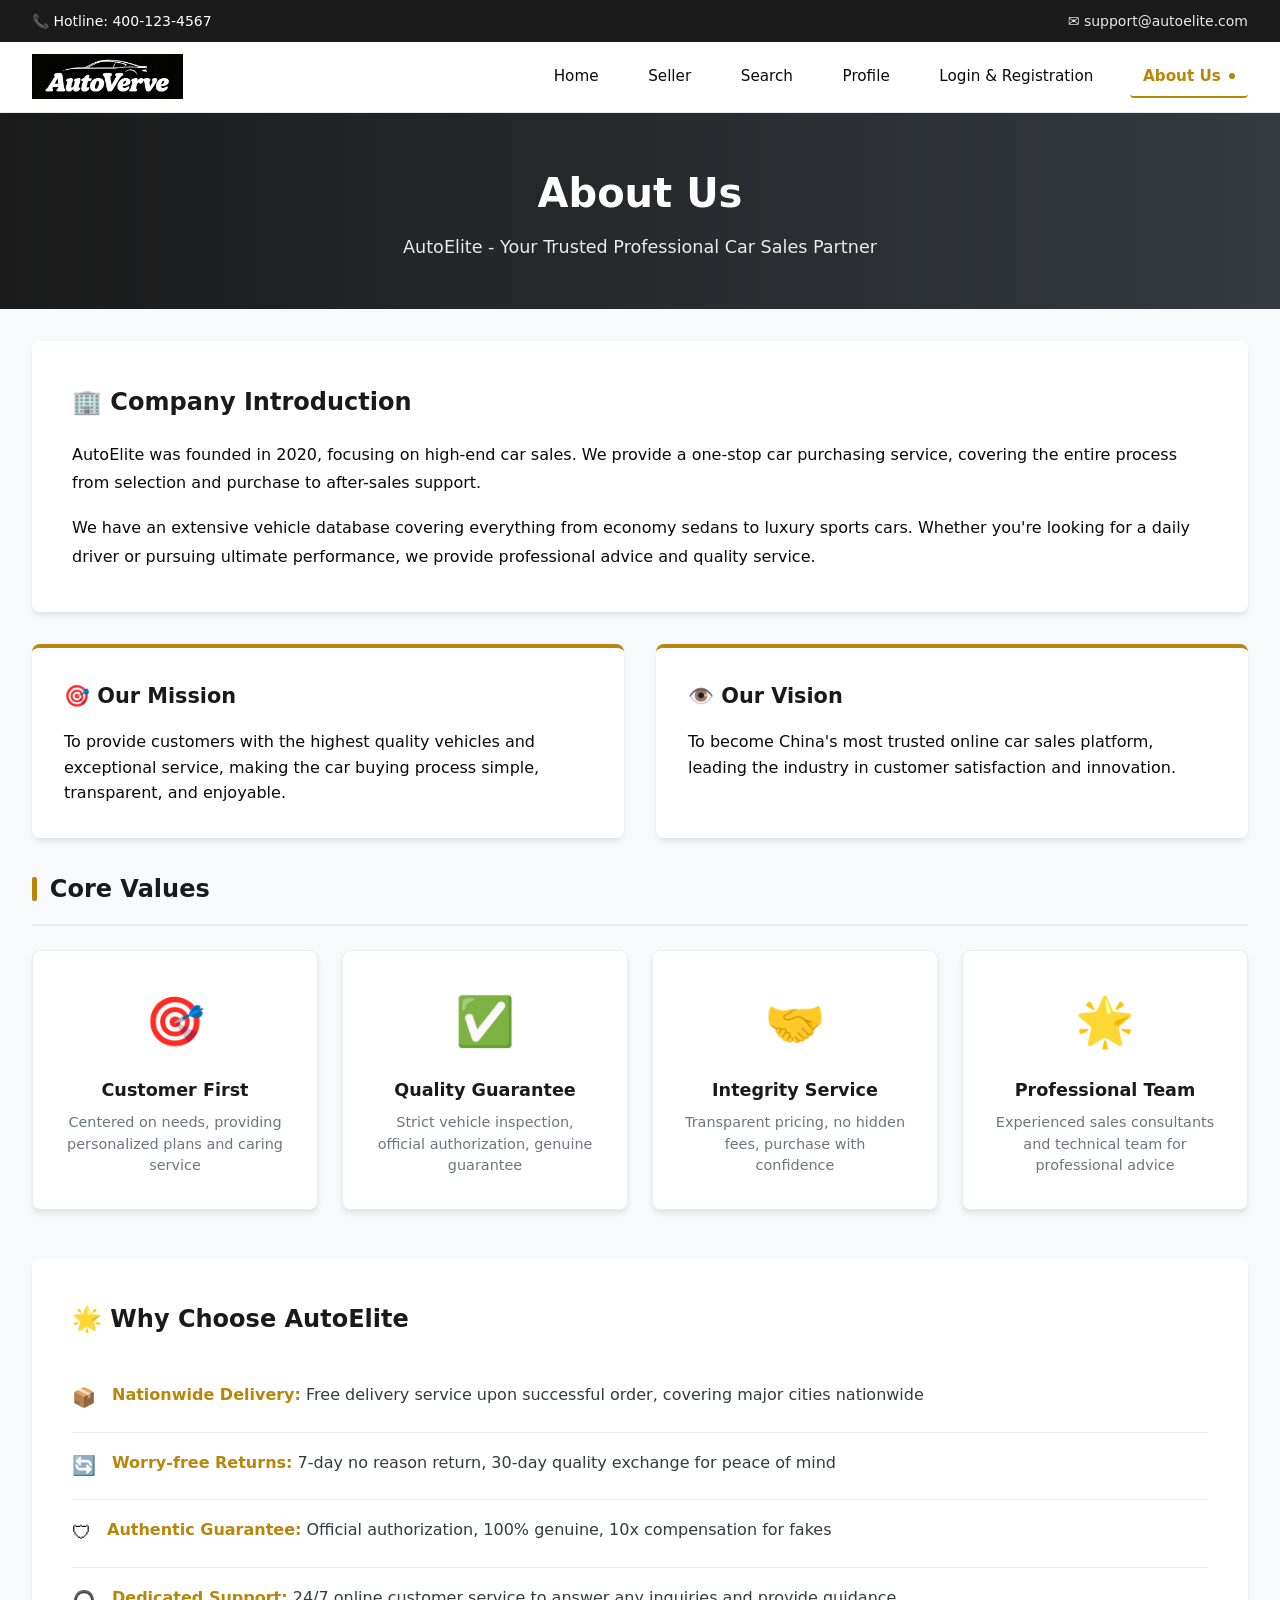
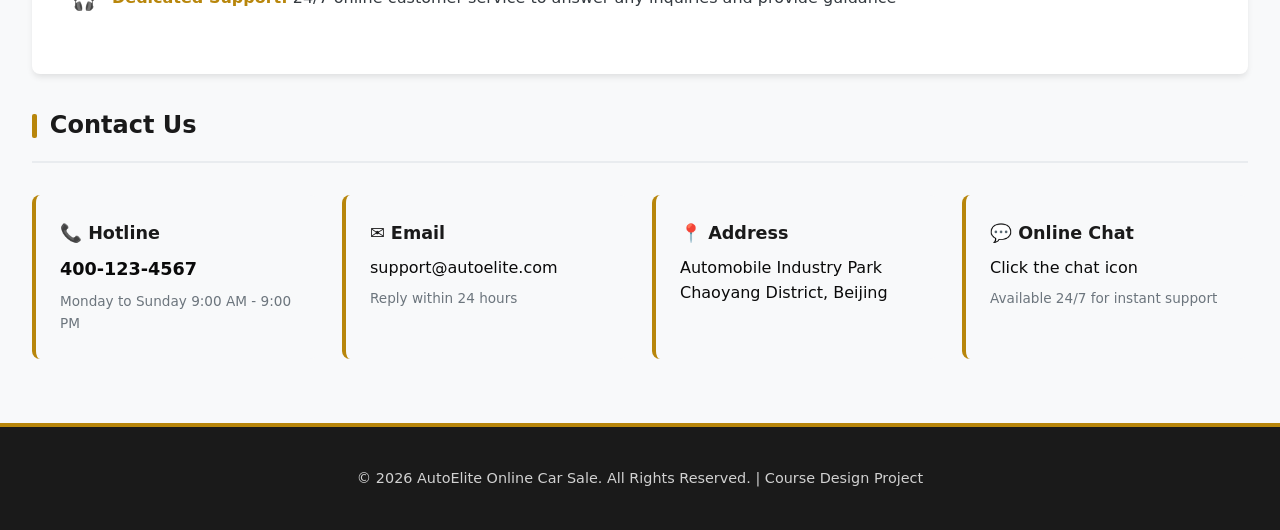
==== commit 7e591dbe: "feat：Separate version of the About Us page Separate version of the About Us page" ====
--- a/pages/about.html
+++ b/pages/about.html
@@ -5,41 +5,13 @@
     <meta name="viewport" content="width=device-width, initial-scale=1.0">
     <meta name="description" content="About AutoElite - Professional Online Car Sales Platform">
     <title>About Us | AutoElite</title>
+    <!-- Core Stylesheets -->
     <link rel="stylesheet" href="../css/base.css">
     <link rel="stylesheet" href="../css/layout.css">
     <link rel="stylesheet" href="../css/components.css">
     <link rel="stylesheet" href="../css/responsive.css">
-    <style>
-        /* Page-specific Styles for V1 */
-        .page-header {
-            background: linear-gradient(to right, var(--primary), var(--gray-dark));
-            color: var(--white);
-            padding: 3rem 0;
-            text-align: center;
-            margin-bottom: 2rem;
-        }
-        .page-header h1 { font-size: 2.5rem; margin-bottom: 0.5rem; }
-        .about-text-block {
-            background: var(--white);
-            padding: 2rem;
-            border-radius: var(--radius);
-            box-shadow: var(--shadow-md);
-            margin-bottom: 2rem;
-            line-height: 1.8;
-        }
-        .contact-grid {
-            display: grid;
-            grid-template-columns: repeat(auto-fit, minmax(250px, 1fr));
-            gap: 1.5rem;
-            margin-top: 2rem;
-        }
-        .contact-item {
-            background: var(--light);
-            padding: 1.5rem;
-            border-radius: var(--radius);
-            border-left: 4px solid var(--secondary);
-        }
-    </style>
+    <!-- Page-specific Styles -->
+    <link rel="stylesheet" href="../css/about.css">
 </head>
 <body>
     <!-- Top Info Bar -->
@@ -56,15 +28,15 @@
     <nav class="global-nav">
         <div class="container">
             <a href="index.html" class="logo">
-                <img src="../images/logo.png" alt="AutoElite">
+                <img src="../images/logo.png" alt="AutoElite Logo">
             </a>
             <ul class="nav-menu">
-                <li><a href="index.html" class="nav-link">🏠 Home</a></li>
-                <li><a href="seller.html" class="nav-link">👨‍ Seller</a></li>
-                <li><a href="search.html" class="nav-link">🔍 Search</a></li>
-                <li><a href="profile.html" class="nav-link">👤 Profile</a></li>
-                <li><a href="login.html" class="nav-link">🔐 Login & Registration</a></li>
-                <li><a href="about.html" class="nav-link active">ℹ️ About Us</a></li>
+                <li><a href="index.html" class="nav-link"> Home</a></li>
+                <li><a href="seller.html" class="nav-link"> Seller</a></li>
+                <li><a href="search.html" class="nav-link"> Search</a></li>
+                <li><a href="profile.html" class="nav-link"> Profile</a></li>
+                <li><a href="login.html" class="nav-link"> Login & Registration</a></li>
+                <li><a href="about.html" class="nav-link active" aria-current="page"> About Us</a></li>
             </ul>
         </div>
     </nav>
@@ -74,69 +46,127 @@
         <section class="page-header">
             <div class="container">
                 <h1>About Us</h1>
-                <p>AutoElite - Your trusted professional car sales partner</p>
+                <p>AutoElite - Your Trusted Professional Car Sales Partner</p>
             </div>
         </section>
 
         <div class="container">
             <!-- Company Introduction -->
-            <section class="about-text-block">
+            <section class="about-text-block" aria-label="Company Introduction">
                 <h2 style="color: var(--primary); margin-bottom: 1rem;">🏢 Company Introduction</h2>
                 <p>AutoElite was founded in 2020, focusing on high-end car sales. We provide a one-stop car purchasing service, covering the entire process from selection and purchase to after-sales support.</p>
+                <p style="margin-top: 1rem;">We have an extensive vehicle database covering everything from economy sedans to luxury sports cars. Whether you're looking for a daily driver or pursuing ultimate performance, we provide professional advice and quality service.</p>
+            </section>
+
+            <!-- Mission and Vision -->
+            <section class="mission-vision-grid" aria-label="Mission and Vision">
+                <article class="mission-vision-card">
+                    <h3 style="color: var(--primary); margin-bottom: 1rem; font-size: 1.3rem;">🎯 Our Mission</h3>
+                    <p>To provide customers with the highest quality vehicles and exceptional service, making the car buying process simple, transparent, and enjoyable.</p>
+                </article>
+                <article class="mission-vision-card">
+                    <h3 style="color: var(--primary); margin-bottom: 1rem; font-size: 1.3rem;">👁️ Our Vision</h3>
+                    <p>To become China's most trusted online car sales platform, leading the industry in customer satisfaction and innovation.</p>
+                </article>
             </section>
 
             <!-- Core Values -->
-            <section class="products-section">
+            <section class="products-section" aria-label="Core Values">
                 <div class="section-header">
                     <h2><span class="section-bar"></span>Core Values</h2>
                 </div>
                 <div class="features-grid">
-                    <div class="feature-card">
-                        <div class="feature-icon">🎯</div>
+                    <article class="feature-card">
+                        <div class="feature-icon" aria-hidden="true">🎯</div>
                         <h3>Customer First</h3>
                         <p>Centered on needs, providing personalized plans and caring service</p>
-                    </div>
-                    <div class="feature-card">
-                        <div class="feature-icon">✅</div>
+                    </article>
+                    <article class="feature-card">
+                        <div class="feature-icon" aria-hidden="true">✅</div>
                         <h3>Quality Guarantee</h3>
                         <p>Strict vehicle inspection, official authorization, genuine guarantee</p>
-                    </div>
-                    <div class="feature-card">
-                        <div class="feature-icon">🤝</div>
+                    </article>
+                    <article class="feature-card">
+                        <div class="feature-icon" aria-hidden="true">🤝</div>
                         <h3>Integrity Service</h3>
                         <p>Transparent pricing, no hidden fees, purchase with confidence</p>
-                    </div>
+                    </article>
+                    <article class="feature-card">
+                        <div class="feature-icon" aria-hidden="true">🌟</div>
+                        <h3>Professional Team</h3>
+                        <p>Experienced sales consultants and technical team for professional advice</p>
+                    </article>
                 </div>
             </section>
 
+            <!-- Why Choose Us -->
+            <section class="about-text-block" aria-label="Why Choose Us">
+                <h2 style="color: var(--primary); margin-bottom: 1.5rem;">🌟 Why Choose AutoElite</h2>
+                <ul style="list-style: none; padding: 0;">
+                    <li style="padding: 1rem 0; border-bottom: 1px solid var(--gray-light); display: flex; align-items: flex-start;">
+                        <span style="margin-right: 1rem; font-size: 1.2rem;">📦</span>
+                        <div>
+                            <strong style="color: var(--secondary);">Nationwide Delivery:</strong>
+                            <span style="color: var(--gray-dark);"> Free delivery service upon successful order, covering major cities nationwide</span>
+                        </div>
+                    </li>
+                    <li style="padding: 1rem 0; border-bottom: 1px solid var(--gray-light); display: flex; align-items: flex-start;">
+                        <span style="margin-right: 1rem; font-size: 1.2rem;">🔄</span>
+                        <div>
+                            <strong style="color: var(--secondary);">Worry-free Returns:</strong>
+                            <span style="color: var(--gray-dark);"> 7-day no reason return, 30-day quality exchange for peace of mind</span>
+                        </div>
+                    </li>
+                    <li style="padding: 1rem 0; border-bottom: 1px solid var(--gray-light); display: flex; align-items: flex-start;">
+                        <span style="margin-right: 1rem; font-size: 1.2rem;">🛡</span>
+                        <div>
+                            <strong style="color: var(--secondary);">Authentic Guarantee:</strong>
+                            <span style="color: var(--gray-dark);"> Official authorization, 100% genuine, 10x compensation for fakes</span>
+                        </div>
+                    </li>
+                    <li style="padding: 1rem 0; display: flex; align-items: flex-start;">
+                        <span style="margin-right: 1rem; font-size: 1.2rem;">🎧</span>
+                        <div>
+                            <strong style="color: var(--secondary);">Dedicated Support:</strong>
+                            <span style="color: var(--gray-dark);"> 24/7 online customer service to answer any inquiries and provide guidance</span>
+                        </div>
+                    </li>
+                </ul>
+            </section>
+
             <!-- Contact Us -->
-            <section class="products-section">
+            <section class="products-section" aria-label="Contact Information">
                 <div class="section-header">
                     <h2><span class="section-bar"></span>Contact Us</h2>
                 </div>
                 <div class="contact-grid">
-                    <div class="contact-item">
-                        <h4 style="color: var(--primary); margin-bottom: 0.5rem;">📞 Hotline</h4>
-                        <p>400-123-4567</p>
-                        <p style="font-size: 0.85rem; color: var(--gray);">Mon-Sun 9:00-21:00</p>
-                    </div>
-                    <div class="contact-item">
-                        <h4 style="color: var(--primary); margin-bottom: 0.5rem;">✉ Email</h4>
-                        <p>support@autoelite.com</p>
-                        <p style="font-size: 0.85rem; color: var(--gray);">Reply within 24 hours</p>
-                    </div>
-                    <div class="contact-item">
-                        <h4 style="color: var(--primary); margin-bottom: 0.5rem;">📍 Address</h4>
-                        <p>Automobile Industry Park</p>
-                        <p style="font-size: 0.85rem; color: var(--gray);">Chaoyang District, Beijing</p>
-                    </div>
+                    <article class="contact-item">
+                        <h4 style="color: var(--primary); margin-bottom: 0.5rem; font-size: 1.1rem;">📞 Hotline</h4>
+                        <p style="font-size: 1.1rem; font-weight: 600; color: var(--dark);">400-123-4567</p>
+                        <p style="font-size: 0.85rem; color: var(--gray); margin-top: 0.5rem;">Monday to Sunday 9:00 AM - 9:00 PM</p>
+                    </article>
+                    <article class="contact-item">
+                        <h4 style="color: var(--primary); margin-bottom: 0.5rem; font-size: 1.1rem;">✉ Email</h4>
+                        <p style="font-size: 1rem; color: var(--dark);">support@autoelite.com</p>
+                        <p style="font-size: 0.85rem; color: var(--gray); margin-top: 0.5rem;">Reply within 24 hours</p>
+                    </article>
+                    <article class="contact-item">
+                        <h4 style="color: var(--primary); margin-bottom: 0.5rem; font-size: 1.1rem;">📍 Address</h4>
+                        <p style="color: var(--dark);">Automobile Industry Park</p>
+                        <p style="color: var(--dark);">Chaoyang District, Beijing</p>
+                    </article>
+                    <article class="contact-item">
+                        <h4 style="color: var(--primary); margin-bottom: 0.5rem; font-size: 1.1rem;">💬 Online Chat</h4>
+                        <p style="color: var(--dark);">Click the chat icon</p>
+                        <p style="font-size: 0.85rem; color: var(--gray); margin-top: 0.5rem;">Available 24/7 for instant support</p>
+                    </article>
                 </div>
             </section>
         </div>
     </main>
 
     <!-- Footer -->
-    <footer class="site-footer">
+    <footer class="site-footer" role="contentinfo">
         <div class="container">
             <p>&copy; 2026 AutoElite Online Car Sale. All Rights Reserved. | Course Design Project</p>
         </div>
--- a/css/layout.css
+++ b/css/layout.css
@@ -43,7 +43,7 @@
 .global-nav .container {
   display: flex;
   align-items: center;
-  justify-content: space-between; /* Logo Left, Links Right */
+  justify-content: space-between;
   padding: 0.8rem 2rem;
 }
 
@@ -98,7 +98,6 @@
 }
 
 /* --- Main Layout (Sidebar + Content) --- */
-/* CRITICAL FIX: Flexbox ensures sidebar and content sit side-by-side */
 .main-layout {
   display: flex;
   flex-direction: row;
@@ -110,12 +109,12 @@
 /* Left Category Menu */
 .category-menu {
   width: 240px;
-  min-width: 240px; /* Prevents shrinking */
+  min-width: 240px;
   background: var(--white);
   border-radius: var(--radius);
   box-shadow: var(--shadow-md);
   overflow: hidden;
-  flex-shrink: 0; /* Ensures sidebar stays fixed width */
+  flex-shrink: 0;
 }
 
 .menu-header {
@@ -140,7 +139,7 @@
 .menu-list li a:hover {
   background: var(--light);
   color: var(--secondary);
-  padding-left: 2rem; /* Slide effect */
+  padding-left: 2rem;
 }
 
 .menu-list li a span:last-child {
@@ -149,8 +148,8 @@
 
 /* Right Content Area */
 .main-content {
-  flex: 1; /* Takes all remaining space */
-  min-width: 0; /* Prevents flex overflow issues with carousel */
+  flex: 1;
+  min-width: 0;
 }
 
 /* --- Hero Carousel --- */
@@ -163,7 +162,7 @@
   border-radius: var(--radius);
   overflow: hidden;
   box-shadow: var(--shadow-xl);
-  aspect-ratio: 16/6; /* Widescreen format */
+  aspect-ratio: 16/6;
   background: #000;
 }
 
@@ -379,6 +378,7 @@
 .product-card:hover {
   transform: translateY(-5px);
   box-shadow: var(--shadow-lg);
+  border-color: var(--secondary-light);
 }
 
 .product-image {
@@ -440,4 +440,19 @@
 .site-footer p {
   opacity: 0.8;
   font-size: 0.9rem;
+}
+
+/* --- Iteration 2 Fix: Preserve hover effects when wrapping cards in <a> --- */
+.product-card-link {
+  text-decoration: none;
+  color: inherit;
+  display: block;
+  cursor: pointer;
+  border-radius: var(--radius);
+}
+
+.product-card-link:hover .product-card {
+  transform: translateY(-5px);
+  box-shadow: var(--shadow-lg);
+  border-color: var(--secondary-light);
 }
--- a/css/about.css
+++ b/css/about.css
@@ -0,0 +1,104 @@
+/* 
+  about.css
+  - Page-specific styles for About Us page
+  - Works with base.css, layout.css, and components.css
+  - All comments in English
+*/
+
+/* Page Header / Hero Section */
+.page-header {
+  background: linear-gradient(to right, var(--primary), var(--gray-dark));
+  color: var(--white);
+  padding: 3rem 0;
+  text-align: center;
+  margin-bottom: 2rem;
+}
+
+.page-header h1 {
+  font-size: 2.5rem;
+  margin-bottom: 0.5rem;
+  font-weight: 800;
+}
+
+.page-header p {
+  font-size: 1.1rem;
+  opacity: 0.9;
+}
+
+/* Company Introduction Block */
+.about-text-block {
+  background: var(--white);
+  padding: 2.5rem;
+  border-radius: var(--radius);
+  box-shadow: var(--shadow-md);
+  margin-bottom: 2rem;
+  line-height: 1.8;
+}
+
+/* Mission & Vision Grid */
+.mission-vision-grid {
+  display: grid;
+  grid-template-columns: repeat(2, 1fr);
+  gap: 2rem;
+  margin: 2rem 0;
+}
+
+.mission-vision-card {
+  background: var(--white);
+  padding: 2rem;
+  border-radius: var(--radius);
+  box-shadow: var(--shadow-md);
+  border-top: 4px solid var(--secondary);
+  transition: var(--transition);
+}
+
+.mission-vision-card:hover {
+  transform: translateY(-3px);
+  box-shadow: var(--shadow-lg);
+}
+
+/* Contact Grid */
+.contact-grid {
+  display: grid;
+  grid-template-columns: repeat(auto-fit, minmax(250px, 1fr));
+  gap: 1.5rem;
+  margin-top: 2rem;
+}
+
+.contact-item {
+  background: var(--light);
+  padding: 1.5rem;
+  border-radius: var(--radius);
+  border-left: 4px solid var(--secondary);
+  transition: var(--transition);
+}
+
+.contact-item:hover {
+  transform: translateY(-3px);
+  box-shadow: var(--shadow-lg);
+}
+
+/* Responsive Adjustments for About Page */
+@media (max-width: 992px) {
+  .mission-vision-grid {
+    grid-template-columns: 1fr;
+  }
+}
+
+@media (max-width: 768px) {
+  .page-header {
+    padding: 2rem 0;
+  }
+  
+  .page-header h1 {
+    font-size: 2rem;
+  }
+  
+  .about-text-block {
+    padding: 1.5rem;
+  }
+  
+  .contact-grid {
+    grid-template-columns: 1fr;
+  }
+}
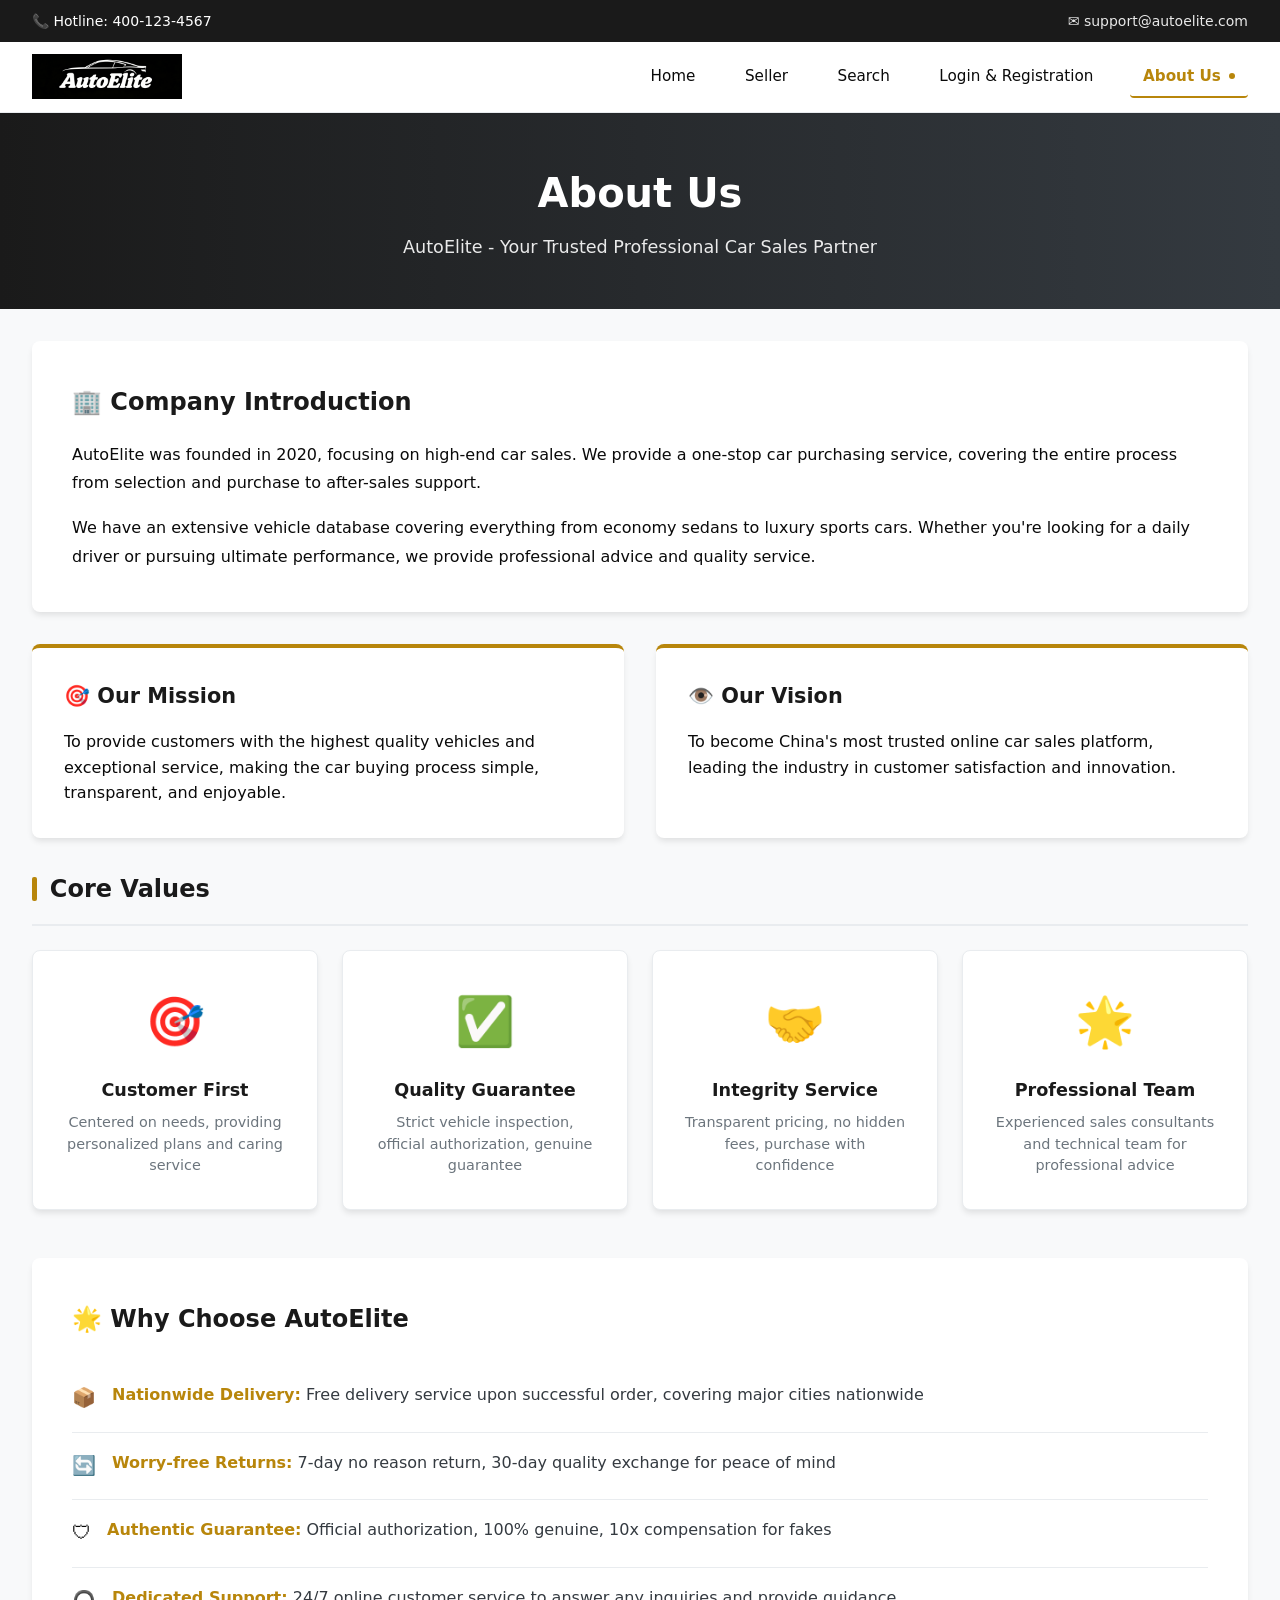
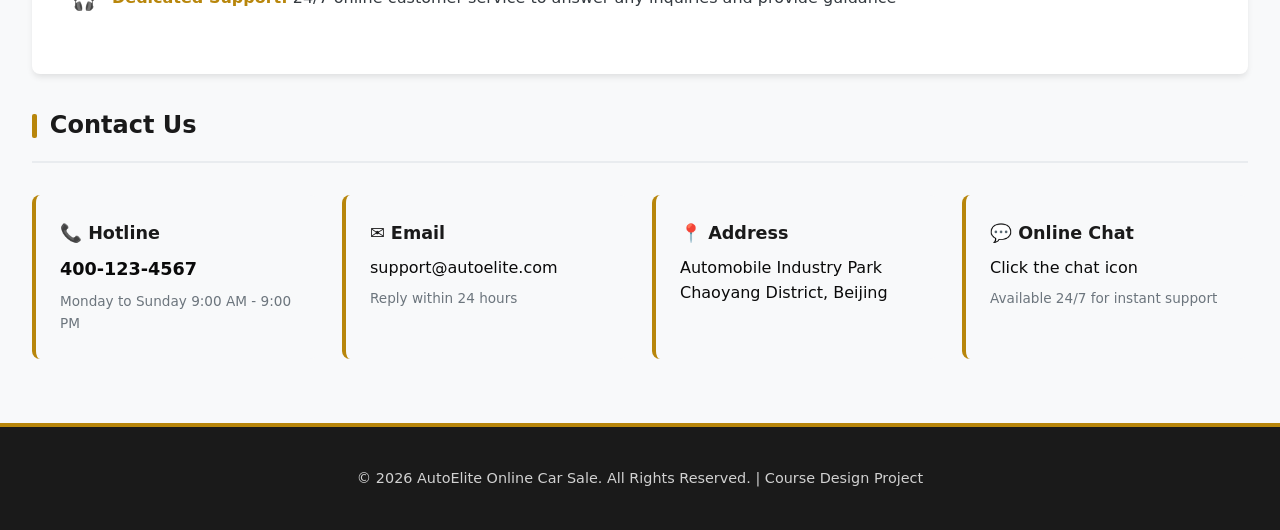
==== commit 7d207836: "feat：Initial path modification and obsolete file cleanup Initial path modification and obsolete file" ====
--- a/pages/about.html
+++ b/pages/about.html
@@ -32,9 +32,8 @@
             </a>
             <ul class="nav-menu">
                 <li><a href="index.html" class="nav-link"> Home</a></li>
-                <li><a href="seller.html" class="nav-link"> Seller</a></li>
+                <li><a href="seller-dashboard.html" class="nav-link"> Seller</a></li>
                 <li><a href="search.html" class="nav-link"> Search</a></li>
-                <li><a href="profile.html" class="nav-link"> Profile</a></li>
                 <li><a href="login.html" class="nav-link"> Login & Registration</a></li>
                 <li><a href="about.html" class="nav-link active" aria-current="page"> About Us</a></li>
             </ul>
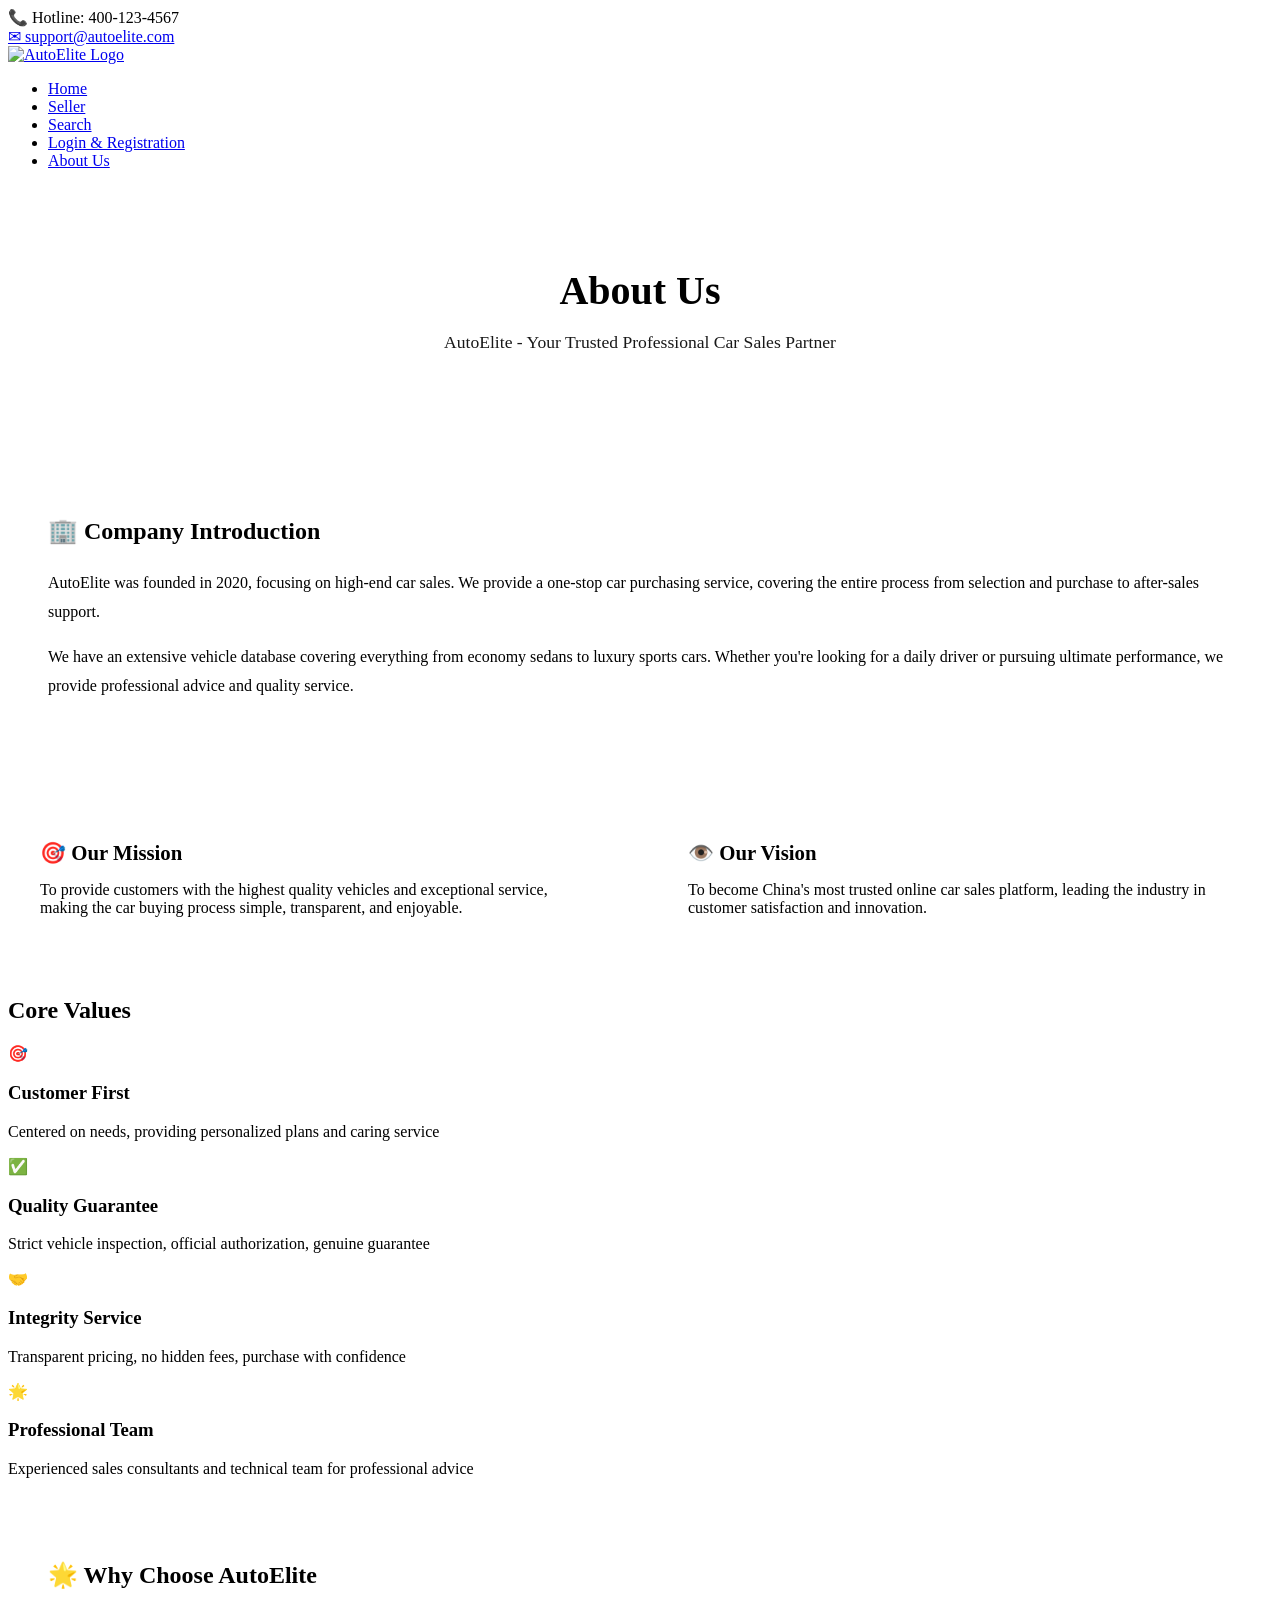
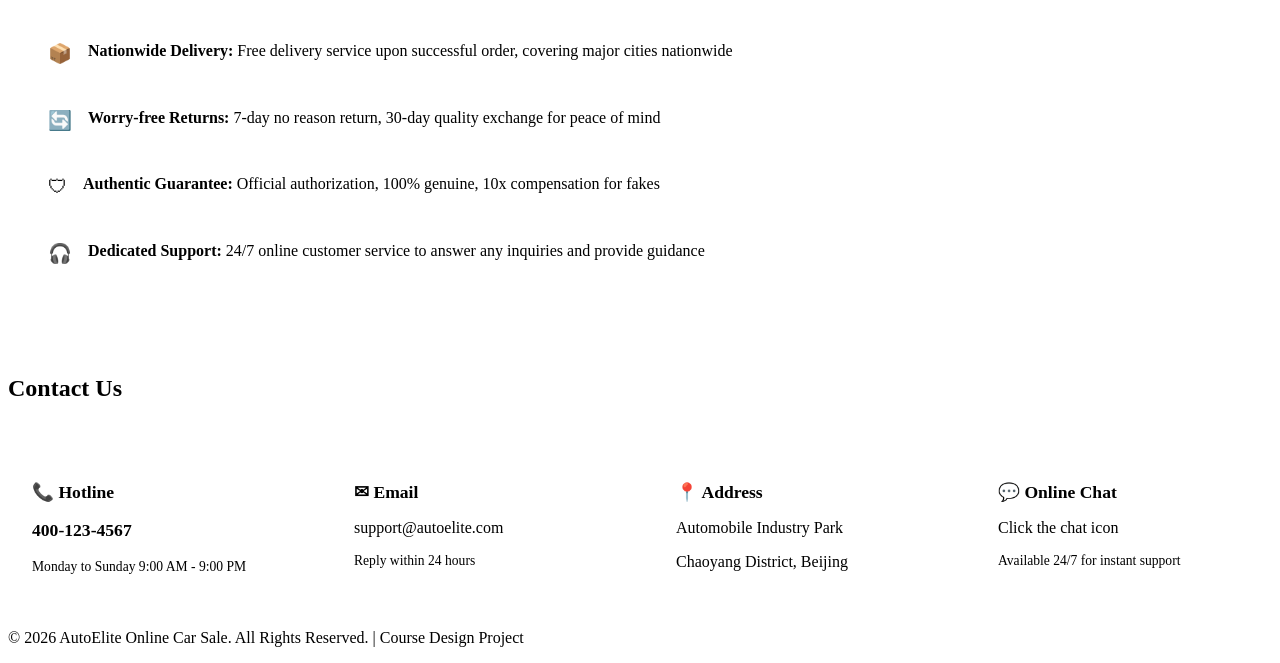
==== commit 06f6da54: "The end code" ====
--- a/pages/about.html
+++ b/pages/about.html
@@ -12,6 +12,7 @@
     <link rel="stylesheet" href="../css/responsive.css">
     <!-- Page-specific Styles -->
     <link rel="stylesheet" href="../css/about.css">
+    <script src="../js/auth.js"></script>
 </head>
 <body>
     <!-- Top Info Bar -->
